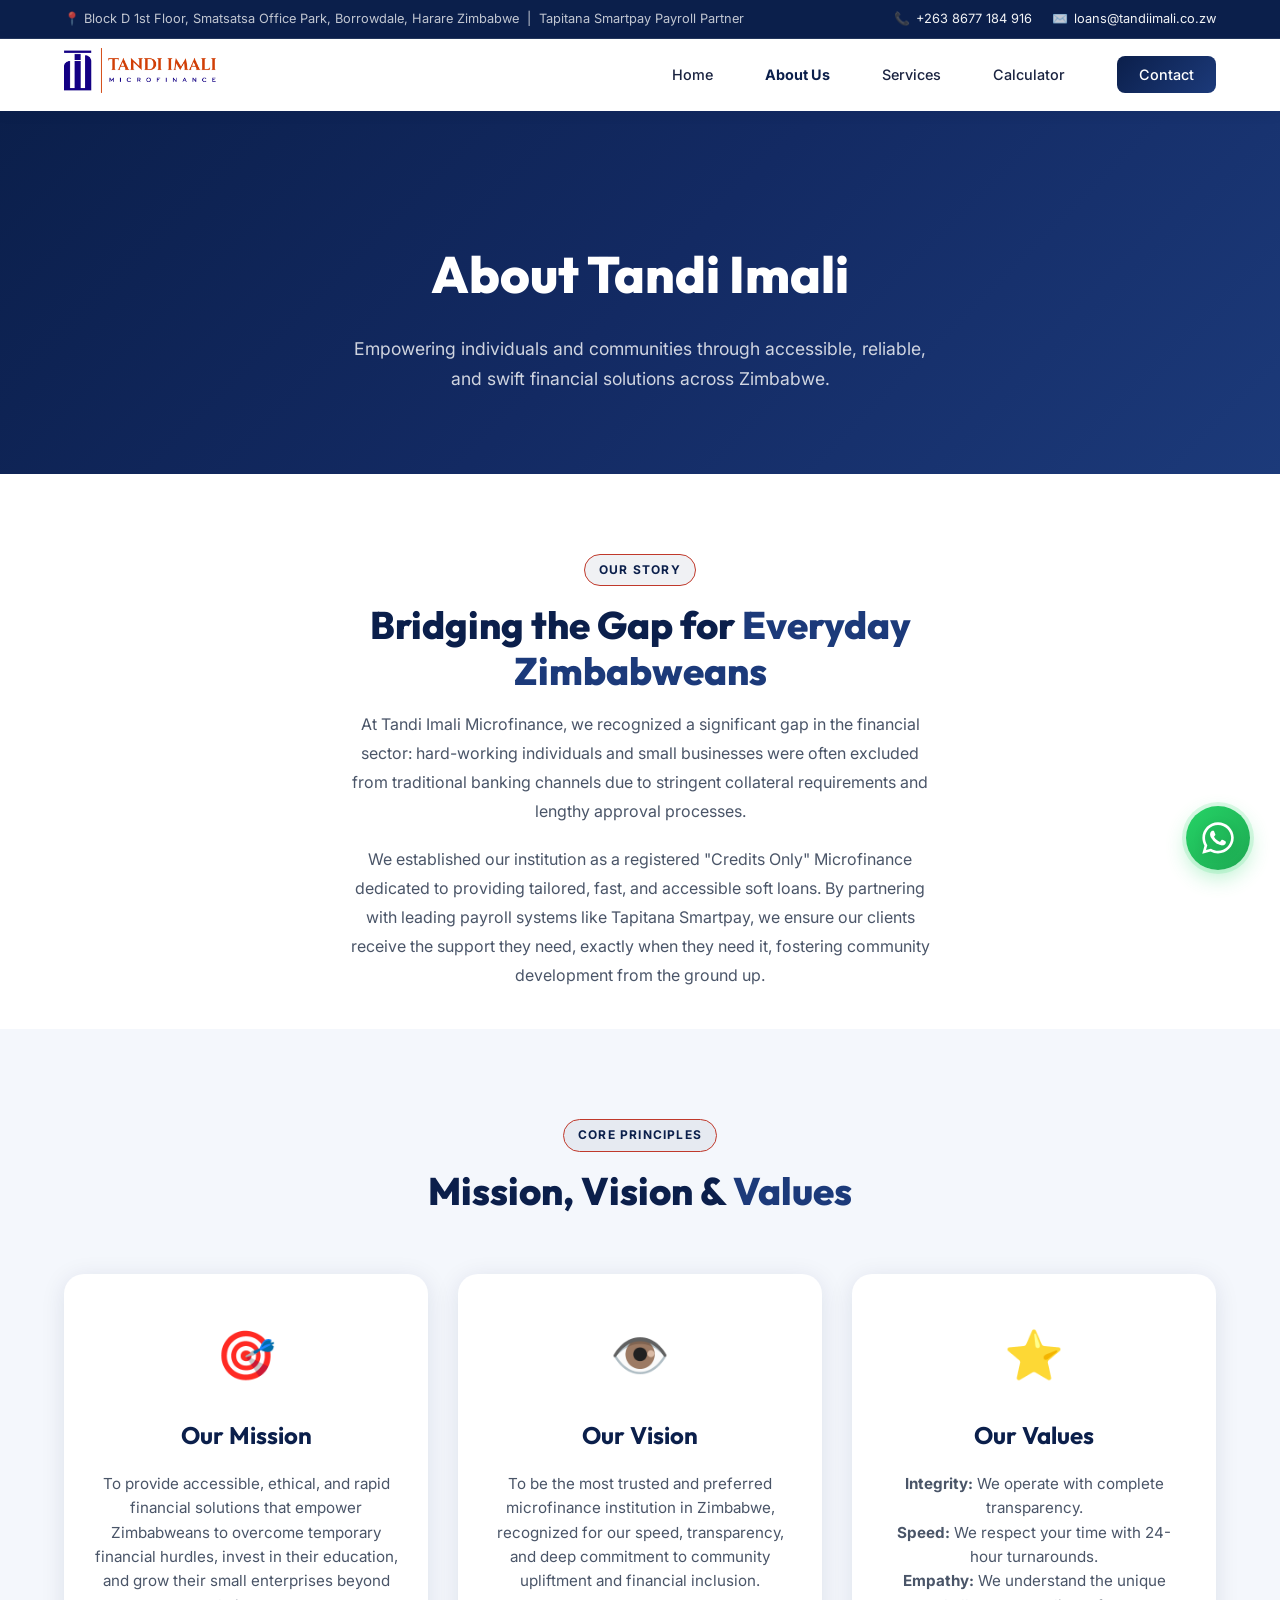
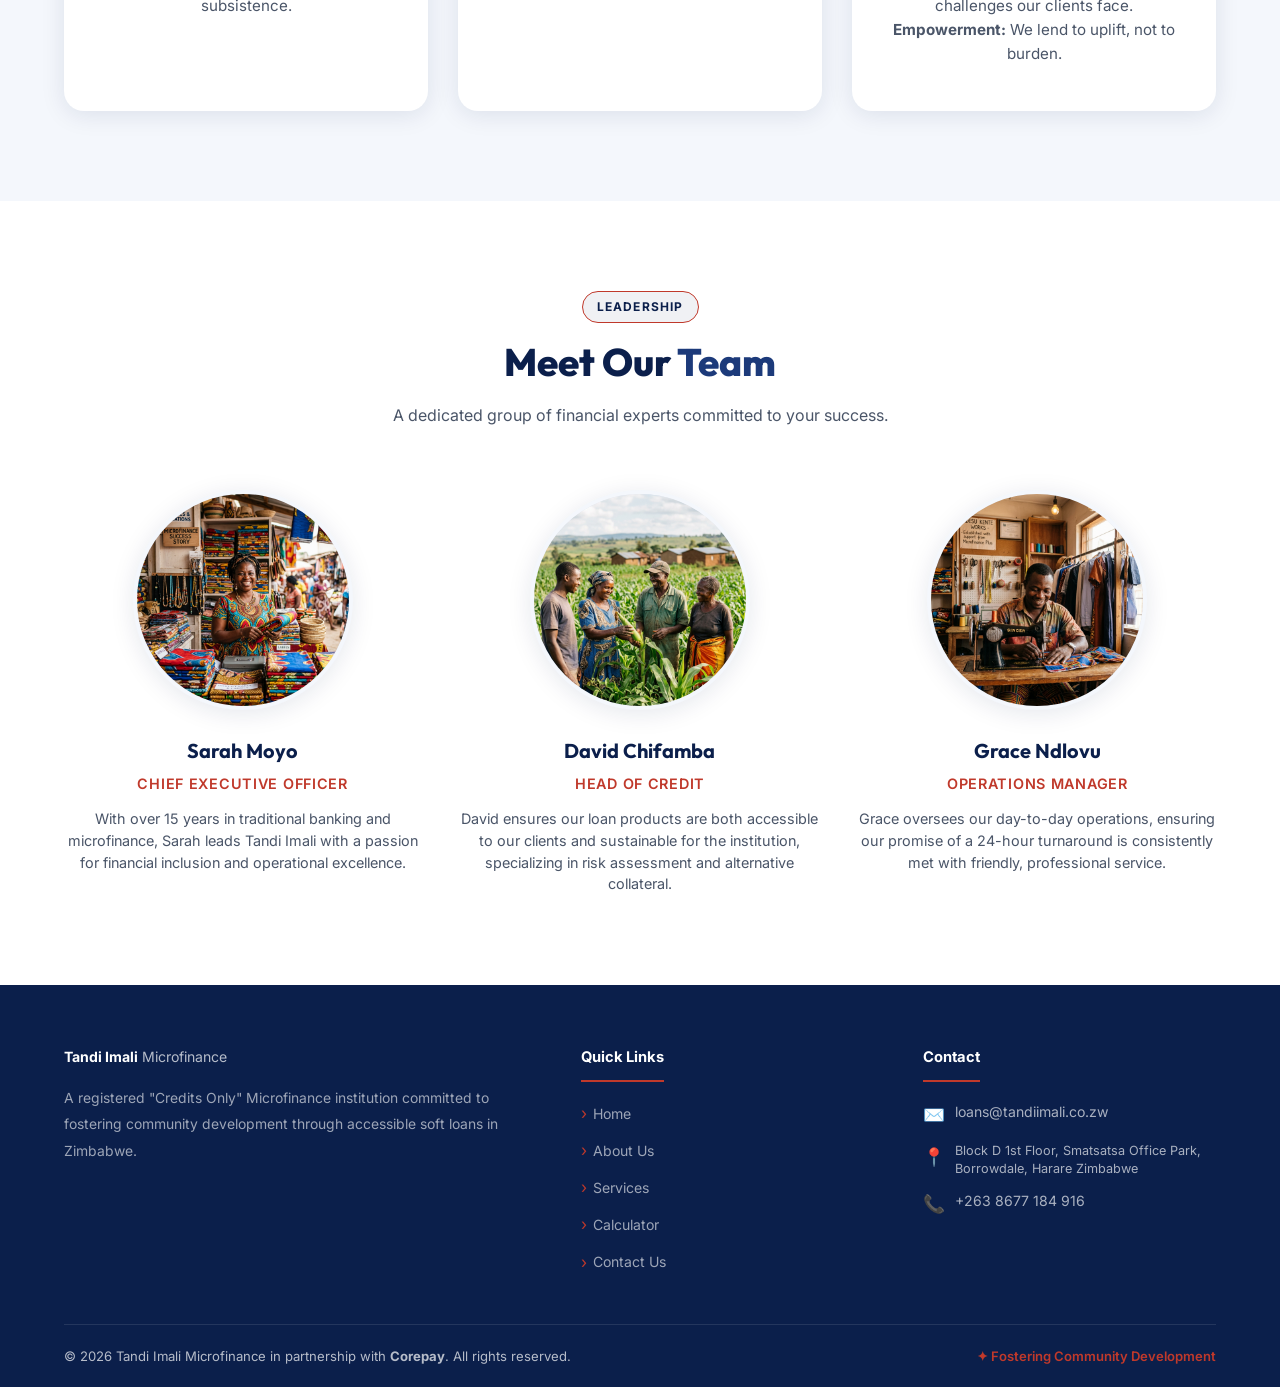
==== about.html @ ffa5354e "wip changes from the review" ====
<!DOCTYPE html>
<html lang="en">

<head>
  <meta http-equiv="Content-Type" content="text/html; charset=UTF-8">
  <meta name="viewport" content="width=device-width, initial-scale=1.0">

  <!-- ===== PRIMARY SEO ===== -->
  <title>About Us | Tandi Imali Microfinance | Fast Soft Loans in Zimbabwe</title>
  <meta name="description"
    content="Learn more about Tandi Imali Microfinance. Our mission, vision, values, and the team dedicated to providing fast soft loans in Zimbabwe.">
  <link rel="canonical" href="https://www.tandiimali.co.zw/about.html">

  <!-- ===== FONTS & STYLESHEET ===== -->
  <link rel="preconnect" href="https://fonts.googleapis.com/">
  <link rel="preconnect" href="https://fonts.gstatic.com/" crossorigin="">
  <link
    href="https://fonts.googleapis.com/css2?family=Inter:wght@300;400;500;600;700;800&family=Outfit:wght@300;400;600;700;800&display=swap"
    rel="stylesheet">
  <link rel="stylesheet" href="style.css">
  <style>
    /* Specific styles for About Page */
    .page-hero {
      background: linear-gradient(135deg, var(--navy) 0%, var(--navy-mid) 50%, var(--navy-light) 100%);
      padding: 120px 0 80px;
      text-align: center;
      color: var(--white);
      position: relative;
    }
    
    .page-hero h1 {
      font-family: 'Outfit', sans-serif;
      font-size: clamp(2.4rem, 4vw, 3.5rem);
      font-weight: 800;
      margin-bottom: 16px;
    }

    .page-hero p {
      color: rgba(255, 255, 255, 0.8);
      font-size: 1.1rem;
      max-width: 600px;
      margin: 0 auto;
    }

    /* MVV Section */
    .mvv-section {
      padding: 90px 0;
      background: var(--off-white);
    }

    .mvv-grid {
      display: grid;
      grid-template-columns: repeat(3, 1fr);
      gap: 30px;
    }

    .mvv-card {
      background: var(--white);
      padding: 40px 30px;
      border-radius: var(--radius-lg);
      box-shadow: var(--shadow);
      text-align: center;
      transition: transform var(--transition);
      border-bottom: 4px solid transparent;
    }

    .mvv-card:hover {
      transform: translateY(-8px);
      box-shadow: var(--shadow-lg);
    }

    .mvv-card:nth-child(1):hover { border-color: var(--navy); }
    .mvv-card:nth-child(2):hover { border-color: var(--gold); }
    .mvv-card:nth-child(3):hover { border-color: var(--navy-light); }

    .mvv-icon {
      font-size: 3rem;
      margin-bottom: 20px;
    }

    .mvv-card h3 {
      font-family: 'Outfit', sans-serif;
      font-size: 1.5rem;
      color: var(--navy);
      margin-bottom: 16px;
    }

    .mvv-card p {
      color: var(--text-mid);
      font-size: 0.95rem;
      line-height: 1.6;
    }

    /* Team Section */
    .team-section {
      padding: 90px 0;
      background: var(--white);
    }

    .team-grid {
      display: grid;
      grid-template-columns: repeat(auto-fit, minmax(280px, 1fr));
      gap: 40px;
      margin-top: 50px;
    }

    .team-card {
      text-align: center;
    }

    .team-img-wrap {
      width: 220px;
      height: 220px;
      margin: 0 auto 24px;
      border-radius: 50%;
      overflow: hidden;
      border: 4px solid var(--off-white);
      box-shadow: var(--shadow);
      background: var(--border);
    }

    .team-img-wrap img {
      width: 100%;
      height: 100%;
      object-fit: cover;
    }

    .team-card h4 {
      font-family: 'Outfit', sans-serif;
      font-size: 1.25rem;
      color: var(--navy);
      margin-bottom: 4px;
    }

    .team-card p.role {
      color: var(--gold);
      font-weight: 600;
      font-size: 0.9rem;
      margin-bottom: 12px;
      text-transform: uppercase;
      letter-spacing: 0.05em;
    }

    .team-card p.bio {
      color: var(--text-mid);
      font-size: 0.9rem;
      line-height: 1.5;
    }

    @media (max-width: 900px) {
      .mvv-grid {
        grid-template-columns: 1fr;
      }
    }
  </style>
</head>

<body>

  <!-- ===== TOP BAR ===== -->
  <div class="topbar">
    <div class="topbar-inner">
      <span>📍 Block D 1st Floor, Smatsatsa Office Park, Borrowdale, Harare Zimbabwe &nbsp;|&nbsp; Tapitana Smartpay Payroll Partner</span>
      <div class="topbar-contact">
        <span>📞 <a href="tel:+2638677184916">+263 8677 184 916</a></span>
        <span>✉️ <a href="mailto:loans@tandiimali.co.zw">loans@tandiimali.co.zw</a></span>
      </div>
    </div>
  </div>

  <!-- ===== NAVBAR ===== -->
  <nav class="navbar" id="navbar" role="navigation" aria-label="Main navigation">
    <div class="nav-inner">
      <a href="index.html" class="nav-logo">
        <div class="logo">
          <img src="logo.png" alt="Tandi Imali Microfinance Logo">
        </div>
      </a>
      <ul class="nav-links" id="navLinks">
        <li><a href="index.html#home">Home</a></li>
        <li><a href="about.html" style="color: var(--navy); font-weight: 700;">About Us</a></li>
        <li><a href="index.html#why-us">Services</a></li>
        <li><a href="index.html#calculator">Calculator</a></li>
        <li><a href="index.html#contact" class="nav-cta">Contact</a></li>
      </ul>
      <div class="nav-hamburger" id="hamburger" onclick="toggleMenu()">
        <span></span><span></span><span></span>
      </div>
    </div>
  </nav>

  <!-- ===== PAGE HERO ===== -->
  <header class="page-hero">
    <div class="container relative z-10">
      <h1>About <span>Tandi Imali</span></h1>
      <p>Empowering individuals and communities through accessible, reliable, and swift financial solutions across Zimbabwe.</p>
    </div>
  </header>

  <!-- ===== EXTANDED ABOUT ===== -->
  <section class="about" style="padding: 80px 0 40px;">
    <div class="container">
      <div class="about-grid" style="grid-template-columns: 1fr; text-align: center; max-width: 800px; margin: 0 auto;">
        <div class="reveal visible">
          <div class="section-tag">Our Story</div>
          <h2 class="section-title">Bridging the Gap for <span>Everyday Zimbabweans</span></h2>
          <p class="section-sub" style="margin: 0 auto 20px;">
            At Tandi Imali Microfinance, we recognized a significant gap in the financial sector: hard-working individuals and small businesses were often excluded from traditional banking channels due to stringent collateral requirements and lengthy approval processes.
          </p>
          <p class="section-sub" style="margin: 0 auto;">
            We established our institution as a registered "Credits Only" Microfinance dedicated to providing tailored, fast, and accessible soft loans. By partnering with leading payroll systems like Tapitana Smartpay, we ensure our clients receive the support they need, exactly when they need it, fostering community development from the ground up.
          </p>
        </div>
      </div>
    </div>
  </section>

  <!-- ===== MISSION, VISION, VALUES ===== -->
  <section class="mvv-section" id="mission-vision">
    <div class="container">
      <div class="section-header reveal visible">
        <div class="section-tag">Core Principles</div>
        <h2 class="section-title">Mission, Vision & <span>Values</span></h2>
      </div>
      
      <div class="mvv-grid">
        <div class="mvv-card reveal visible">
          <div class="mvv-icon">🎯</div>
          <h3>Our Mission</h3>
          <p>To provide accessible, ethical, and rapid financial solutions that empower Zimbabweans to overcome temporary financial hurdles, invest in their education, and grow their small enterprises beyond subsistence.</p>
        </div>
        
        <div class="mvv-card reveal visible">
          <div class="mvv-icon">👁️</div>
          <h3>Our Vision</h3>
          <p>To be the most trusted and preferred microfinance institution in Zimbabwe, recognized for our speed, transparency, and deep commitment to community upliftment and financial inclusion.</p>
        </div>
        
        <div class="mvv-card reveal visible">
          <div class="mvv-icon">⭐</div>
          <h3>Our Values</h3>
          <p><strong>Integrity:</strong> We operate with complete transparency.<br>
             <strong>Speed:</strong> We respect your time with 24-hour turnarounds.<br>
             <strong>Empathy:</strong> We understand the unique challenges our clients face.<br>
             <strong>Empowerment:</strong> We lend to uplift, not to burden.</p>
        </div>
      </div>
    </div>
  </section>

  <!-- ===== MEET THE TEAM ===== -->
  <section class="team-section" id="team">
    <div class="container">
      <div class="section-header reveal visible">
        <div class="section-tag">Leadership</div>
        <h2 class="section-title">Meet Our <span>Team</span></h2>
        <p class="section-sub">A dedicated group of financial experts committed to your success.</p>
      </div>

      <div class="team-grid">
        <div class="team-card reveal visible">
          <div class="team-img-wrap">
            <img src="carousel1.png" alt="CEO">
          </div>
          <h4>Sarah Moyo</h4>
          <p class="role">Chief Executive Officer</p>
          <p class="bio">With over 15 years in traditional banking and microfinance, Sarah leads Tandi Imali with a passion for financial inclusion and operational excellence.</p>
        </div>

        <div class="team-card reveal visible">
          <div class="team-img-wrap">
            <img src="carousel2.png" alt="Head of Credit">
          </div>
          <h4>David Chifamba</h4>
          <p class="role">Head of Credit</p>
          <p class="bio">David ensures our loan products are both accessible to our clients and sustainable for the institution, specializing in risk assessment and alternative collateral.</p>
        </div>

        <div class="team-card reveal visible">
          <div class="team-img-wrap">
            <img src="carousel3.png" alt="Operations Manager">
          </div>
          <h4>Grace Ndlovu</h4>
          <p class="role">Operations Manager</p>
          <p class="bio">Grace oversees our day-to-day operations, ensuring our promise of a 24-hour turnaround is consistently met with friendly, professional service.</p>
        </div>
      </div>
    </div>
  </section>

  <!-- FOOTER -->
  <footer>
    <div class="container">
      <div class="footer-grid">
        <div class="footer-brand">
          <div class="nav-logo" style="margin-bottom:4px;">
            <div class="logo-text">
              <strong style="color:var(--white);">Tandi Imali</strong>
              <span>Microfinance</span>
            </div>
          </div>
          <p style="margin-top:16px;">
            A registered "Credits Only" Microfinance institution committed to fostering community
            development through accessible soft loans in Zimbabwe.
          </p>
        </div>
        <div class="footer-col">
          <h4>Quick Links</h4>
          <ul class="footer-list">
            <li><a href="index.html#home">Home</a></li>
            <li><a href="about.html">About Us</a></li>
            <li><a href="index.html#why-us">Services</a></li>
            <li><a href="index.html#calculator">Calculator</a></li>
            <li><a href="index.html#contact">Contact Us</a></li>
          </ul>
        </div>
        <div class="footer-col">
          <h4>Contact</h4>
          <div class="footer-contact-item">
            <span>✉️</span>
            <div><a href="mailto:loans@tandiimali.co.zw">loans@tandiimali.co.zw</a></div>
          </div>
          <div class="footer-contact-item">
            <span>📍</span>
            <div><p style="margin: 0; font-size: 0.9em; line-height: 1.4;">Block D 1st Floor, Smatsatsa Office Park,<br>Borrowdale, Harare Zimbabwe</p></div>
          </div>
          <div class="footer-contact-item">
            <span>📞</span>
            <div><a href="tel:+2638677184916">+263 8677 184 916</a></div>
          </div>
        </div>
      </div>
      <div class="footer-bottom">
        <span>© 2026 Tandi Imali Microfinance in partnership with <a href="https://corepay.co.zw" style="text-decoration: none; color: var(--primary);"><strong>Corepay</strong></a>. All rights reserved.</span>
        <span class="footer-tagline">✦ Fostering Community Development</span>
      </div>
    </div>
  </footer>

  <!-- ===== WHATSAPP FLOATING BUTTON ===== -->
  <a href="https://wa.me/263772957563" class="whatsapp-float" target="_blank" aria-label="Chat on WhatsApp">
    <svg xmlns="http://www.w3.org/2000/svg" viewBox="0 0 448 512">
      <path d="M380.9 97.1C339 55.1 283.2 32 223.9 32c-122.4 0-222 99.6-222 222 0 39.1 10.2 77.3 29.6 111L0 480l117.7-30.9c32.4 17.7 68.9 27 106.1 27h.1c122.3 0 224.1-99.6 224.1-222 0-59.3-25.2-115-67.1-157zm-157 341.6c-33.2 0-65.7-8.9-94-25.7l-6.7-4-69.8 18.3L72 359.2l-4.4-7c-18.5-29.4-28.2-63.3-28.2-98.2 0-101.7 82.8-184.5 184.6-184.5 49.3 0 95.6 19.2 130.4 54.1 34.8 34.9 56.2 81.2 56.1 130.5 0 101.8-84.9 184.6-186.6 184.6zm101.2-138.2c-5.5-2.8-32.8-16.2-37.9-18-5.1-1.9-8.8-2.8-12.5 2.8-3.7 5.6-14.3 18-17.6 21.8-3.2 3.7-6.5 4.2-12 1.4-32.6-16.3-54-29.1-75.5-66-5.7-9.8 5.7-9.1 16.3-30.3 1.8-3.7 .9-6.9-.5-9.7-1.4-2.8-12.5-30.1-17.1-41.2-4.5-10.8-9.1-9.3-12.5-9.5-3.2-.2-6.9-.2-10.6-.2-3.7 0-9.7 1.4-14.8 6.9-5.1 5.6-19.4 19-19.4 46.3 0 27.3 19.9 53.7 22.6 57.4 2.8 3.7 39.1 59.7 94.8 83.8 35.2 15.2 49 16.5 66.6 13.9 10.7-1.6 32.8-13.4 37.4-26.4 4.6-13 4.6-24.1 3.2-26.4-1.3-2.5-5-3.9-10.5-6.6z" />
    </svg>
  </a>

  <script>
    // ===== NAVBAR SCROLL EFFECT =====
    const navbar = document.getElementById('navbar');
    window.addEventListener('scroll', () => {
      navbar.classList.toggle('scrolled', window.scrollY > 40);
    });

    // ===== MOBILE MENU =====
    function toggleMenu() {
      const navLinks = document.getElementById('navLinks');
      navLinks.classList.toggle('open');
    }

    // ===== SCROLL REVEAL =====
    const reveals = document.querySelectorAll('.reveal');
    const observer = new IntersectionObserver((entries) => {
      entries.forEach((entry, idx) => {
        if (entry.isIntersecting) {
          setTimeout(() => entry.target.classList.add('visible'), idx * 80);
        }
      });
    }, { threshold: 0.12 });
    reveals.forEach(el => observer.observe(el));
  </script>

</body>
</html>
---- style.css ----
/* ===== CSS RESET & ROOT ===== */
        *,
        *::before,
        *::after {
            box-sizing: border-box;
            margin: 0;
            padding: 0;
        }

        :root {
            --navy: #0b1f4b;
            --navy-mid: #132a63;
            --navy-light: #1c3a7a;
            --gold: #c0392b;
            --gold-light: #e05444;
            --white: #ffffff;
            --off-white: #f4f7fc;
            --text-dark: #1a2340;
            --text-mid: #4a5568;
            --text-light: #718096;
            --border: #dde3ef;
            --shadow: 0 4px 24px rgba(11, 31, 75, 0.10);
            --shadow-lg: 0 10px 40px rgba(11, 31, 75, 0.18);
            --radius: 12px;
            --radius-lg: 20px;
            --transition: 0.3s ease;
        }

        html {
            scroll-behavior: smooth;
        }

        body {
            font-family: 'Inter', sans-serif;
            color: var(--text-dark);
            background: var(--white);
            line-height: 1.7;
            overflow-x: hidden;
        }

        /* ===== SCROLLBAR ===== */
        ::-webkit-scrollbar {
            width: 6px;
        }

        ::-webkit-scrollbar-track {
            background: var(--off-white);
        }

        ::-webkit-scrollbar-thumb {
            background: var(--navy-mid);
            border-radius: 3px;
        }

        /* ===== TOP BAR ===== */
        .topbar {
            background: var(--navy);
            color: rgba(255, 255, 255, 0.75);
            font-size: 0.8rem;
            padding: 8px 0;
            border-bottom: 1px solid rgba(255, 255, 255, 0.1);
        }

        .topbar-inner {
            max-width: 1200px;
            margin: 0 auto;
            padding: 0 24px;
            display: flex;
            justify-content: space-between;
            align-items: center;
            gap: 12px;
            flex-wrap: wrap;
        }

        .topbar a {
            color: rgba(255, 255, 255, 0.95);
            text-decoration: none;
        }

        .topbar a:hover {
            text-decoration: underline;
        }

        .topbar-contact {
            display: flex;
            gap: 20px;
            flex-wrap: wrap;
        }

        .topbar-contact span {
            display: flex;
            align-items: center;
            gap: 6px;
        }

        /* ===== NAVBAR ===== */
        .navbar {
            position: sticky;
            top: 0;
            z-index: 1000;
            background: var(--white);
            box-shadow: 0 2px 12px rgba(11, 31, 75, 0.10);
            transition: all var(--transition);
        }

        .navbar.scrolled {
            box-shadow: var(--shadow-lg);
        }

        .nav-inner {
            max-width: 1200px;
            margin: 0 auto;
            padding: 0 24px;
            display: flex;
            align-items: center;
            justify-content: space-between;
            height: 72px;
        }

        .nav-logo {
            display: flex;
            align-items: center;
        }

        .nav-logo img {
            max-width: 25%;
            height: auto;
        }

        @media (max-width: 900px) {
            .nav-logo img {
                max-width: 55%;
            }
        }



        .nav-links {
            display: flex;
            align-items: center;
            gap: 52px;
            list-style: none;
        }

        .nav-links a {
            text-decoration: none;
            color: var(--text-dark);
            font-weight: 500;
            font-size: 0.9rem;
            position: relative;
            transition: color var(--transition);
            white-space: nowrap;
        }

        .nav-links a::after {
            content: '';
            position: absolute;
            bottom: -4px;
            left: 0;
            width: 0;
            height: 2px;
            background: var(--gold);
            transition: width var(--transition);
            border-radius: 2px;
        }

        .nav-links a:hover {
            color: var(--navy);
        }

        .nav-links a:hover::after {
            width: 100%;
        }

        .nav-cta {
            background: linear-gradient(135deg, var(--navy), var(--navy-light));
            color: var(--white) !important;
            padding: 10px 22px;
            border-radius: 8px;
            transition: transform var(--transition), box-shadow var(--transition) !important;
        }

        .nav-cta::after {
            display: none !important;
        }

        .nav-cta:hover {
            transform: translateY(-2px);
            box-shadow: 0 6px 20px rgba(11, 31, 75, 0.3) !important;
            color: var(--white) !important;
        }

        /* Mobile menu */
        .nav-hamburger {
            display: none;
            flex-direction: column;
            gap: 5px;
            cursor: pointer;
            padding: 4px;
        }

        .nav-hamburger span {
            display: block;
            width: 24px;
            height: 2px;
            background: var(--navy);
            border-radius: 2px;
            transition: all var(--transition);
        }

        /* ===== HERO ===== */
        .hero {
            min-height: 88vh;
            background: linear-gradient(135deg, var(--navy) 0%, var(--navy-mid) 50%, var(--navy-light) 100%);
            position: relative;
            display: flex;
            align-items: center;
            overflow: hidden;
        }

        .hero-bg-image {
            position: absolute;
            inset: 0;
            background-image: url('hero.png');
            background-size: cover;
            background-position: center top;
            opacity: 0.18;
        }

        .hero-overlay {
            position: absolute;
            inset: 0;
            /* background: linear-gradient(135deg, rgba(11, 31, 75, 0.97) 0%, rgba(19, 42, 99, 0.88) 60%, rgba(28, 58, 122, 0.75) 100%); */
        }

        /* Animated particles */
        .hero-particles {
            position: absolute;
            inset: 0;
            overflow: hidden;
            pointer-events: none;
        }

        .particle {
            position: absolute;
            background: rgba(255, 255, 255, 0.6);
            border-radius: 50%;
            opacity: 0.12;
            animation: float linear infinite;
        }

        @keyframes float {
            0% {
                transform: translateY(100vh) scale(0);
                opacity: 0;
            }

            10% {
                opacity: 0.12;
            }

            90% {
                opacity: 0.12;
            }

            100% {
                transform: translateY(-100px) scale(1);
                opacity: 0;
            }
        }

        .hero-inner {
            max-width: 1200px;
            margin: 0 auto;
            padding: 80px 24px;
            position: relative;
            z-index: 2;
            display: grid;
            grid-template-columns: 1fr 1fr;
            gap: 60px;
            align-items: center;
        }

        .hero-badge {
            display: inline-flex;
            align-items: center;
            gap: 8px;
            background: rgba(255, 255, 255, 0.1);
            border: 1px solid rgba(255, 255, 255, 0.3);
            color: rgba(255, 255, 255, 0.9);
            font-size: 0.78rem;
            font-weight: 600;
            letter-spacing: 0.08em;
            text-transform: uppercase;
            padding: 6px 14px;
            border-radius: 50px;
            margin-bottom: 24px;
            animation: fadeInUp 0.6s ease forwards;
        }

        .hero-badge::before {
            content: '✦';
            color: rgba(255, 255, 255, 0.7);
        }

        .hero h1 {
            font-family: 'Outfit', sans-serif;
            font-size: clamp(2.4rem, 4.5vw, 3.6rem);
            font-weight: 800;
            color: var(--white);
            line-height: 1.15;
            animation: fadeInUp 0.7s 0.1s ease both;
        }

        .hero h1 span {
            /* Subtle sky-blue shimmer – readable on dark navy bg */
            background: linear-gradient(90deg, #7eb8f7, #b8d9ff);
            -webkit-background-clip: text;
            -webkit-text-fill-color: transparent;
            background-clip: text;
        }

        .hero-desc {
            color: rgba(255, 255, 255, 0.78);
            font-size: 1.05rem;
            margin-top: 20px;
            max-width: 520px;
            animation: fadeInUp 0.7s 0.2s ease both;
        }

        .hero-btns {
            display: flex;
            gap: 14px;
            margin-top: 36px;
            flex-wrap: wrap;
            animation: fadeInUp 0.7s 0.3s ease both;
        }

        .btn-primary {
            background: linear-gradient(135deg, var(--navy-mid), var(--navy-light));
            color: var(--white);
            font-weight: 700;
            font-size: 0.95rem;
            padding: 14px 30px;
            border-radius: var(--radius);
            text-decoration: none;
            display: inline-flex;
            align-items: center;
            gap: 8px;
            transition: transform var(--transition), box-shadow var(--transition);
            border: none;
            cursor: pointer;
        }

        .btn-primary:hover {
            transform: translateY(-3px);
            box-shadow: 0 8px 24px rgba(11, 31, 75, 0.4);
        }

        .btn-outline {
            background: transparent;
            color: var(--white);
            font-weight: 600;
            font-size: 0.95rem;
            padding: 13px 28px;
            border-radius: var(--radius);
            text-decoration: none;
            border: 2px solid rgba(255, 255, 255, 0.35);
            display: inline-flex;
            align-items: center;
            gap: 8px;
            transition: all var(--transition);
        }

        .btn-outline:hover {
            background: rgba(255, 255, 255, 0.1);
            border-color: rgba(255, 255, 255, 0.7);
            transform: translateY(-2px);
        }

        /* Hero stats */
        .hero-stats {
            margin-top: 44px;
            display: flex;
            gap: 32px;
            animation: fadeInUp 0.7s 0.4s ease both;
        }

        .hero-stat {
            border-left: 2px solid var(--gold);
            padding-left: 16px;
        }

        .hero-stat strong {
            display: block;
            font-family: 'Outfit', sans-serif;
            font-size: 1.8rem;
            font-weight: 800;
            color: #ffffff;
            line-height: 1;
        }

        .hero-stat span {
            font-size: 0.78rem;
            color: rgba(255, 255, 255, 0.6);
            margin-top: 4px;
        }

        /* Hero image side */
        .hero-image-wrap {
            position: relative;
            display: flex;
            justify-content: center;
            animation: fadeInRight 0.8s 0.2s ease both;
        }

        .hero-image-card {
            width: 100%;
            max-width: 480px;
            border-radius: var(--radius-lg);
            overflow: hidden;
            box-shadow: 0 20px 60px rgba(0, 0, 0, 0.4), 0 0 0 1px rgba(11, 31, 75, 0.3);
            position: relative;
        }

        .hero-image-card img {
            width: 100%;
            height: 380px;
            object-fit: cover;
            display: block;
        }

        .hero-image-caption {
            position: absolute;
            bottom: 0;
            left: 0;
            right: 0;
            background: linear-gradient(transparent, rgba(11, 31, 75, 0.95));
            padding: 24px 20px 16px;
            color: var(--white);
            font-size: 0.85rem;
        }

        .hero-image-caption strong {
            display: block;
            font-weight: 600;
            font-size: 1rem;
        }

        /* Floating badge on image */
        .hero-float-badge {
            position: absolute;
            top: 16px;
            right: 16px;
            z-index: 10;
            background: linear-gradient(135deg, var(--navy-mid), var(--navy-light));
            color: var(--white);
            width: 90px;
            height: 90px;
            border-radius: 50%;
            display: flex;
            flex-direction: column;
            align-items: center;
            justify-content: center;
            font-weight: 800;
            box-shadow: 0 8px 24px rgba(11, 31, 75, 0.5);
            text-align: center;
            font-size: 0.72rem;
            line-height: 1.2;
            animation: pulse 3s ease-in-out infinite;
            border: 2px solid var(--gold);
        }

        @keyframes pulse {

            0%,
            100% {
                transform: scale(1);
            }

            50% {
                transform: scale(1.06);
            }
        }

        /* Scroll indicator */
        .scroll-indicator {
            position: absolute;
            bottom: 28px;
            left: 50%;
            transform: translateX(-50%);
            z-index: 2;
            display: flex;
            flex-direction: column;
            align-items: center;
            gap: 6px;
            color: rgba(255, 255, 255, 0.5);
            font-size: 0.7rem;
            letter-spacing: 0.06em;
            text-transform: uppercase;
            animation: bounce 2s infinite;
        }

        .scroll-indicator div {
            width: 1px;
            height: 32px;
            background: linear-gradient(to bottom, rgba(192, 57, 43, 0.7), transparent);
        }

        @keyframes bounce {

            0%,
            100% {
                transform: translateX(-50%) translateY(0);
            }

            50% {
                transform: translateX(-50%) translateY(6px);
            }
        }

        /* ===== SECTION BASE ===== */
        section {
            padding: 90px 0;
        }

        .container {
            max-width: 1200px;
            margin: 0 auto;
            padding: 0 24px;
        }

        .section-tag {
            display: inline-flex;
            align-items: center;
            gap: 8px;
            background: rgba(11, 31, 75, 0.06);
            color: var(--navy);
            font-size: 0.75rem;
            font-weight: 700;
            letter-spacing: 0.1em;
            text-transform: uppercase;
            padding: 5px 14px;
            border-radius: 50px;
            border: 1px solid var(--gold);
            /* thin red accent line */
            margin-bottom: 16px;
        }

        .section-title {
            font-family: 'Outfit', sans-serif;
            font-size: clamp(1.8rem, 3vw, 2.6rem);
            font-weight: 800;
            color: var(--navy);
            line-height: 1.2;
            margin-bottom: 16px;
        }

        .section-title span {
            /* A slightly lighter navy tint for subtle emphasis; could also use red UL */
            color: var(--navy-light);
            -webkit-text-fill-color: var(--navy-light);
            background: none;
        }

        .section-sub {
            font-size: 1rem;
            color: var(--text-mid);
            max-width: 580px;
            line-height: 1.8;
        }

        .section-header {
            text-align: center;
            margin-bottom: 60px;
        }

        .section-header .section-sub {
            margin: 0 auto;
        }

        /* ===== STATS STRIP ===== */
        .stats-strip {
            background: linear-gradient(135deg, var(--navy), var(--navy-mid));
            padding: 50px 0;
        }

        .stats-grid {
            display: grid;
            grid-template-columns: repeat(4, 1fr);
            gap: 24px;
        }

        .stat-card {
            text-align: center;
            padding: 20px;
            border-right: 1px solid rgba(255, 255, 255, 0.1);
        }

        .stat-card:last-child {
            border-right: none;
        }

        .stat-num {
            font-family: 'Outfit', sans-serif;
            font-size: 2.6rem;
            font-weight: 800;
            color: #ffffff;
            line-height: 1;
        }

        .stat-lbl {
            color: rgba(255, 255, 255, 0.65);
            font-size: 0.85rem;
            margin-top: 8px;
        }

        /* ===== ABOUT ===== */
        .about {
            background: var(--white);
        }

        .about-grid {
            display: grid;
            grid-template-columns: 1fr 1fr;
            gap: 70px;
            align-items: center;
        }

        .about-img-wrap {
            position: relative;
        }

        .about-img-main {
            width: 100%;
            border-radius: var(--radius-lg);
            box-shadow: var(--shadow-lg);
            object-fit: cover;
            height: 440px;
        }

        .about-img-accent {
            position: absolute;
            bottom: -24px;
            right: -24px;
            width: 200px;
            height: 160px;
            border-radius: var(--radius);
            overflow: hidden;
            box-shadow: var(--shadow-lg);
            border: 4px solid var(--white);
        }

        .about-img-accent img {
            width: 100%;
            height: 100%;
            object-fit: cover;
        }

        .about-experience-badge {
            position: absolute;
            top: 24px;
            left: -24px;
            background: linear-gradient(135deg, var(--navy), var(--navy-light));
            color: var(--white);
            padding: 16px 20px;
            border-radius: var(--radius);
            box-shadow: var(--shadow-lg);
            text-align: center;
        }

        .about-experience-badge strong {
            display: block;
            font-family: 'Outfit', sans-serif;
            font-size: 2rem;
            font-weight: 800;
            line-height: 1;
        }

        .about-experience-badge span {
            font-size: 0.72rem;
            font-weight: 600;
            text-transform: uppercase;
            letter-spacing: 0.05em;
        }

        .about-highlights {
            margin-top: 32px;
            display: flex;
            flex-direction: column;
            gap: 16px;
        }

        .highlight-item {
            display: flex;
            align-items: flex-start;
            gap: 14px;
            padding: 16px 20px;
            border-radius: var(--radius);
            border: 1px solid var(--border);
            transition: all var(--transition);
        }

        .highlight-item:hover {
            border-color: var(--gold);
            box-shadow: var(--shadow);
            transform: translateX(4px);
        }

        .highlight-icon {
            width: 44px;
            height: 44px;
            flex-shrink: 0;
            background: rgba(11, 31, 75, 0.07);
            border-radius: 10px;
            display: flex;
            align-items: center;
            justify-content: center;
            font-size: 1.25rem;
        }

        .highlight-item h4 {
            font-size: 0.95rem;
            font-weight: 600;
            color: var(--navy);
            margin-bottom: 2px;
        }

        .highlight-item p {
            font-size: 0.85rem;
            color: var(--text-mid);
        }

        /* ===== WHY US ===== */
        .why-us {
            background: var(--off-white);
        }

        .features-grid {
            display: grid;
            grid-template-columns: repeat(3, 1fr);
            gap: 28px;
        }

        .feature-card {
            background: var(--white);
            border-radius: var(--radius-lg);
            padding: 36px 28px;
            box-shadow: var(--shadow);
            border: 1px solid var(--border);
            text-align: center;
            transition: all var(--transition);
            position: relative;
            overflow: hidden;
        }

        .feature-card::before {
            content: '';
            position: absolute;
            top: 0;
            left: 0;
            right: 0;
            height: 4px;
            background: linear-gradient(90deg, var(--navy), var(--gold));
            transform: scaleX(0);
            transition: transform var(--transition);
            transform-origin: left;
        }

        .feature-card:hover {
            transform: translateY(-8px);
            box-shadow: var(--shadow-lg);
            border-color: transparent;
        }

        .feature-card:hover::before {
            transform: scaleX(1);
        }

        .feature-card-icon {
            width: 72px;
            height: 72px;
            margin: 0 auto 20px;
            background: linear-gradient(135deg, var(--navy), var(--navy-light));
            border-radius: 18px;
            display: flex;
            align-items: center;
            justify-content: center;
            font-size: 2rem;
        }

        .feature-card h3 {
            font-family: 'Outfit', sans-serif;
            font-size: 1.15rem;
            font-weight: 700;
            color: var(--navy);
            margin-bottom: 10px;
        }

        .feature-card p {
            font-size: 0.88rem;
            color: var(--text-mid);
            line-height: 1.8;
        }


        /* ===== LOAN CALCULATOR ===== */
        .loan-calculator {
            background: var(--navy);
            color: var(--white);
            position: relative;
            overflow: hidden;
        }

        .calc-bg-pattern {
            position: absolute;
            inset: 0;
            background-image: radial-gradient(rgba(192, 57, 43, 0.1) 2px, transparent 2px);
            background-size: 30px 30px;
            opacity: 0.5;
        }

        .calc-container {
            position: relative;
            z-index: 2;
            max-width: 800px;
            margin: 0 auto;
            background: var(--white);
            border-radius: var(--radius-lg);
            padding: 40px;
            box-shadow: 0 20px 40px rgba(0, 0, 0, 0.2);
            color: var(--text-dark);
        }

        .calc-container h2 {
            font-family: 'Outfit', sans-serif;
            font-size: 2.2rem;
            text-align: center;
            margin-bottom: 30px;
            color: var(--navy);
        }

        .calc-container h2 span {
            color: var(--gold);
        }

        .calc-tabs {
            display: flex;
            gap: 12px;
            margin-bottom: 30px;
            justify-content: center;
        }

        .calc-tab {
            padding: 12px 24px;
            background: var(--off-white);
            border: 1px solid var(--border);
            border-radius: var(--radius);
            font-weight: 600;
            cursor: pointer;
            color: var(--text-mid);
            transition: all var(--transition);
            font-family: inherit;
            font-size: 0.95rem;
        }

        .calc-tab.active {
            background: var(--navy);
            color: var(--white);
            border-color: var(--navy);
        }

        .calc-tab-content {
            display: none;
            animation: fadeIn 0.4s ease;
        }

        .calc-tab-content.active {
            display: block;
        }

        .calc-grid {
            display: grid;
            grid-template-columns: 1fr 1fr;
            gap: 24px;
        }

        .calc-input-group {
            display: flex;
            flex-direction: column;
            gap: 8px;
        }

        .calc-input-group label {
            font-size: 0.9rem;
            font-weight: 600;
            color: var(--text-mid);
        }

        .calc-input-group input {
            padding: 14px 18px;
            border: 1px solid var(--border);
            border-radius: var(--radius);
            font-size: 1rem;
            font-family: 'Inter', sans-serif;
            transition: all var(--transition);
            background: var(--off-white);
        }

        .calc-input-group input:focus {
            outline: none;
            border-color: var(--navy);
            background: var(--white);
            box-shadow: 0 0 0 4px rgba(11, 31, 75, 0.1);
        }

        .calc-full {
            grid-column: 1 / -1;
        }

        .calc-btn {
            background: linear-gradient(135deg, var(--navy), var(--navy-light));
            color: var(--white);
            border: none;
            padding: 16px;
            font-size: 1.1rem;
            font-weight: 700;
            border-radius: var(--radius);
            cursor: pointer;
            transition: all var(--transition);
            width: 100%;
            margin-top: 10px;
        }

        .calc-btn:hover {
            transform: translateY(-2px);
            box-shadow: 0 8px 24px rgba(11, 31, 75, 0.4);
        }

        .calc-results {
            margin-top: 30px;
            padding-top: 30px;
            border-top: 1px dashed var(--border);
            display: none;
        }

        .calc-results.active {
            display: block;
            animation: fadeIn 0.5s ease;
        }

        .result-grid {
            display: grid;
            grid-template-columns: repeat(3, 1fr);
            gap: 20px;
            text-align: center;
        }

        .result-item {
            background: var(--off-white);
            padding: 20px;
            border-radius: var(--radius);
            border: 1px solid var(--border);
        }

        .result-item h4 {
            font-size: 0.85rem;
            color: var(--text-mid);
            margin-bottom: 8px;
        }

        .result-item.highlight {
            background: linear-gradient(135deg, var(--navy), var(--navy-mid));
            color: var(--white);
            border-color: var(--navy);
        }

        .result-item.highlight h4 {
            color: rgba(255, 255, 255, 0.8);
        }

        .result-value {
            font-family: 'Outfit', sans-serif;
            font-size: 1.6rem;
            font-weight: 800;
            color: var(--navy);
        }

        .result-item.highlight .result-value {
            color: #ffffff;
        }

        @media (max-width: 768px) {
            .calc-grid {
                grid-template-columns: 1fr;
            }

            .result-grid {
                grid-template-columns: 1fr;
            }

            .calc-container {
                padding: 24px;
            }
        }

        /* ===== HOW IT WORKS ===== */
        .how-it-works {
            background: var(--white);
        }

        .steps-wrap {
            position: relative;
        }

        .steps-line {
            position: absolute;
            top: 36px;
            left: calc(16.66% + 36px);
            right: calc(16.66% + 36px);
            height: 2px;
            background: linear-gradient(90deg, var(--navy), var(--gold), var(--navy));
            z-index: 0;
        }

        .steps-grid {
            display: grid;
            grid-template-columns: repeat(3, 1fr);
            gap: 28px;
            position: relative;
            z-index: 1;
        }

        .step-card {
            text-align: center;
            padding: 0 20px;
        }

        .step-num {
            width: 72px;
            height: 72px;
            margin: 0 auto 24px;
            background: linear-gradient(135deg, var(--navy), var(--navy-light));
            color: var(--gold-light);
            font-family: 'Outfit', sans-serif;
            font-size: 1.8rem;
            font-weight: 800;
            border-radius: 50%;
            display: flex;
            align-items: center;
            justify-content: center;
            box-shadow: 0 8px 24px rgba(11, 31, 75, 0.25);
            border: 4px solid var(--white);
        }

        .step-card h3 {
            font-family: 'Outfit', sans-serif;
            font-size: 1.1rem;
            font-weight: 700;
            color: var(--navy);
            margin-bottom: 10px;
        }

        .step-card p {
            font-size: 0.88rem;
            color: var(--text-mid);
            line-height: 1.8;
        }

        /* ===== CTA STRIP ===== */
        .cta-strip {
            background: linear-gradient(135deg, var(--navy) 0%, var(--navy-mid) 50%, var(--navy-light) 100%);
            padding: 80px 0;
            position: relative;
            overflow: hidden;
        }

        .cta-strip::before {
            content: '';
            position: absolute;
            width: 500px;
            height: 500px;
            border-radius: 50%;
            background: rgba(192, 57, 43, 0.07);
            top: -200px;
            right: -100px;
        }

        .cta-inner {
            max-width: 800px;
            margin: 0 auto;
            text-align: center;
            position: relative;
            z-index: 2;
            padding: 0 24px;
        }

        .cta-inner h2 {
            font-family: 'Outfit', sans-serif;
            font-size: clamp(1.8rem, 3vw, 2.6rem);
            font-weight: 800;
            color: var(--white);
            line-height: 1.2;
            margin-bottom: 16px;
        }

        .cta-inner p {
            color: rgba(255, 255, 255, 0.75);
            font-size: 1rem;
            margin-bottom: 36px;
        }

        /* ===== CONTACT ===== */
        .contact {
            background: var(--off-white);
        }

        .contact-grid {
            display: grid;
            grid-template-columns: 1fr 1fr;
            gap: 60px;
            align-items: start;
        }

        .contact-info-cards {
            display: flex;
            flex-direction: column;
            gap: 16px;
        }

        .contact-card {
            background: var(--white);
            border-radius: var(--radius);
            padding: 22px 24px;
            display: flex;
            align-items: flex-start;
            gap: 16px;
            box-shadow: var(--shadow);
            border: 1px solid var(--border);
            transition: all var(--transition);
        }

        .contact-card:hover {
            border-color: var(--gold);
            transform: translateX(4px);
        }

        .contact-card-icon {
            width: 48px;
            height: 48px;
            flex-shrink: 0;
            background: linear-gradient(135deg, var(--navy), var(--navy-light));
            border-radius: 12px;
            display: flex;
            align-items: center;
            justify-content: center;
            font-size: 1.3rem;
        }

        .contact-card-body h4 {
            font-weight: 600;
            color: var(--navy);
            font-size: 0.9rem;
            margin-bottom: 4px;
        }

        .contact-card-body p,
        .contact-card-body a {
            font-size: 0.88rem;
            color: var(--text-mid);
            text-decoration: none;
            display: block;
            line-height: 1.8;
        }

        .contact-card-body a {
            color: var(--navy-mid);
            font-weight: 500;
        }

        .contact-card-body a:hover {
            color: var(--gold);
        }

        /* Contact form */
        .contact-form-wrap {
            background: var(--white);
            border-radius: var(--radius-lg);
            padding: 36px;
            box-shadow: var(--shadow);
            border: 1px solid var(--border);
        }

        .contact-form-wrap h3 {
            font-family: 'Outfit', sans-serif;
            font-size: 1.3rem;
            font-weight: 700;
            color: var(--navy);
            margin-bottom: 24px;
        }

        .form-row {
            display: grid;
            grid-template-columns: 1fr 1fr;
            gap: 14px;
        }

        .form-group {
            display: flex;
            flex-direction: column;
            gap: 6px;
            margin-bottom: 16px;
        }

        .form-group label {
            font-size: 0.82rem;
            font-weight: 600;
            color: var(--navy);
        }

        .form-group input,
        .form-group textarea,
        .form-group select {
            width: 100%;
            padding: 12px 16px;
            border: 1.5px solid var(--border);
            border-radius: 8px;
            font-size: 0.9rem;
            font-family: inherit;
            color: var(--text-dark);
            background: var(--off-white);
            transition: border-color var(--transition), box-shadow var(--transition);
            outline: none;
            resize: vertical;
        }

        .form-group input:focus,
        .form-group textarea:focus,
        .form-group select:focus {
            border-color: var(--navy);
            box-shadow: 0 0 0 3px rgba(11, 31, 75, 0.1);
            background: var(--white);
        }

        .form-group textarea {
            min-height: 110px;
        }

        .form-submit {
            width: 100%;
            padding: 14px;
            background: linear-gradient(135deg, var(--navy), var(--navy-light));
            color: var(--white);
            border: none;
            border-radius: 8px;
            font-size: 1rem;
            font-weight: 600;
            font-family: inherit;
            cursor: pointer;
            transition: transform var(--transition), box-shadow var(--transition);
            display: flex;
            align-items: center;
            justify-content: center;
            gap: 8px;
        }

        .form-submit:hover {
            transform: translateY(-2px);
            box-shadow: 0 8px 24px rgba(11, 31, 75, 0.3);
        }

        .form-note {
            font-size: 0.78rem;
            color: var(--text-light);
            text-align: center;
            margin-top: 12px;
        }

        /* ===== FOOTER ===== */
        footer {
            background: var(--navy);
            color: rgba(255, 255, 255, 0.7);
            font-size: 0.88rem;
            padding: 60px 0 0;
        }

        .footer-grid {
            display: grid;
            grid-template-columns: 1.6fr 1fr 1fr;
            gap: 48px;
            padding-bottom: 48px;
        }

        .footer-brand .logo-text strong {
            color: var(--white);
        }

        .footer-brand p {
            color: rgba(255, 255, 255, 0.6);
            line-height: 1.9;
            margin-top: 16px;
            font-size: 0.87rem;
        }

        .footer-col h4 {
            font-weight: 700;
            color: var(--white);
            font-size: 0.92rem;
            margin-bottom: 18px;
            padding-bottom: 10px;
            border-bottom: 2px solid var(--gold);
            display: inline-block;
        }

        .footer-list {
            list-style: none;
            display: flex;
            flex-direction: column;
            gap: 10px;
        }

        .footer-list a {
            color: rgba(255, 255, 255, 0.6);
            text-decoration: none;
            transition: color var(--transition);
            display: flex;
            align-items: center;
            gap: 6px;
        }

        .footer-list a:hover {
            color: var(--gold-light);
        }

        .footer-list a::before {
            content: '›';
            color: var(--gold);
            font-size: 1rem;
        }

        .footer-contact-item {
            display: flex;
            align-items: flex-start;
            gap: 10px;
            color: rgba(255, 255, 255, 0.65);
            margin-bottom: 12px;
        }

        .footer-contact-item span:first-child {
            flex-shrink: 0;
            color: var(--gold);
            font-size: 1.1rem;
        }

        .footer-contact-item a {
            color: rgba(255, 255, 255, 0.65);
            text-decoration: none;
        }

        .footer-contact-item a:hover {
            color: var(--gold-light);
        }

        .footer-bottom {
            border-top: 1px solid rgba(255, 255, 255, 0.1);
            padding: 20px 0;
            display: flex;
            justify-content: space-between;
            align-items: center;
            flex-wrap: wrap;
            gap: 12px;
        }

        .footer-bottom span {
            font-size: 0.82rem;
        }

        .footer-tagline {
            color: var(--gold);
            font-weight: 600;
            font-size: 0.82rem;
        }

        /* ===== ANIMATIONS ===== */
        @keyframes fadeInUp {
            from {
                opacity: 0;
                transform: translateY(30px);
            }

            to {
                opacity: 1;
                transform: translateY(0);
            }
        }

        @keyframes fadeInRight {
            from {
                opacity: 0;
                transform: translateX(40px);
            }

            to {
                opacity: 1;
                transform: translateX(0);
            }
        }

        .reveal {
            opacity: 0;
            transform: translateY(30px);
            transition: opacity 0.7s ease, transform 0.7s ease;
        }

        .reveal.visible {
            opacity: 1;
            transform: translateY(0);
        }

        /* ===== FAQ SECTION ===== */
        .faq {
            background: var(--white);
        }

        .faq-container {
            max-width: 800px;
            margin: 0 auto;
        }

        .faq-item {
            background: var(--white);
            border: 1px solid var(--border);
            border-radius: var(--radius);
            margin-bottom: 16px;
            overflow: hidden;
            transition: all var(--transition);
        }

        .faq-item.active {
            border-color: var(--navy);
            box-shadow: var(--shadow);
        }

        .faq-question {
            padding: 20px 24px;
            display: flex;
            justify-content: space-between;
            align-items: center;
            cursor: pointer;
            font-weight: 600;
            color: var(--navy);
            font-size: 1.05rem;
            user-select: none;
        }

        .faq-question span.icon {
            font-size: 1.2rem;
            transition: transform 0.3s ease;
            color: var(--gold);
        }

        .faq-item.active .faq-question span.icon {
            transform: rotate(45deg);
        }

        .faq-answer {
            padding: 0 24px;
            max-height: 0;
            overflow: hidden;
            transition: max-height 0.4s ease, padding 0.4s ease;
            color: var(--text-mid);
            font-size: 0.95rem;
        }

        .faq-item.active .faq-answer {
            padding: 0 24px 20px 24px;
            max-height: 500px;
        }

        /* ===== WHATSAPP FLOATING BUTTON ===== */
        @keyframes floatBounce {
            0%, 20%, 50%, 80%, 100% {
                transform: translateY(0);
            }
            40% {
                transform: translateY(-12px);
            }
            60% {
                transform: translateY(-6px);
            }
        }

        .whatsapp-float {
            position: fixed;
            bottom: 30px;
            right: 30px;
            background: linear-gradient(135deg, #25d366, #1da851);
            color: #FFF;
            border-radius: 50%;
            text-align: center;
            font-size: 28px;
            box-shadow: 0 8px 20px rgba(37, 211, 102, 0.3), 0 0 0 4px rgba(37, 211, 102, 0.15);
            z-index: 1000;
            display: flex;
            align-items: center;
            justify-content: center;
            width: 64px;
            height: 64px;
            text-decoration: none;
            transition: transform 0.3s cubic-bezier(0.175, 0.885, 0.32, 1.275), box-shadow 0.3s ease;
            animation: floatBounce 4s infinite cubic-bezier(0.28, 0.84, 0.42, 1);
        }

        .whatsapp-float:hover {
            animation-play-state: paused;
            transform: translateY(-6px) scale(1.08);
            box-shadow: 0 12px 28px rgba(37, 211, 102, 0.4), 0 0 0 6px rgba(37, 211, 102, 0.2);
            color: #FFF;
        }

        .whatsapp-float svg {
            width: 36px;
            height: 36px;
            fill: currentColor;
            filter: drop-shadow(0 2px 4px rgba(0,0,0,0.1));
        }

        @media (max-width: 768px) {
            .whatsapp-float {
                width: 54px;
                height: 54px;
                bottom: 24px;
                right: 24px;
            }
            .whatsapp-float svg {
                width: 28px;
                height: 28px;
            }
        }

        /* ===== RESPONSIVE ===== */
        @media (max-width: 900px) {

            .hero-inner,
            .about-grid,
            .contact-grid {
                grid-template-columns: 1fr;
            }

            .hero-image-wrap {
                display: none;
            }

            .about-img-wrap {
                max-width: 480px;
                margin: 0 auto;
            }

            .about-experience-badge {
                left: -10px;
            }

            .features-grid,
            .steps-grid {
                grid-template-columns: 1fr 1fr;
            }

            .stats-grid {
                grid-template-columns: 1fr 1fr;
            }

            .footer-grid {
                grid-template-columns: 1fr 1fr;
            }

            .steps-line {
                display: none;
            }
        }

        @media (max-width: 600px) {
            .topbar-inner {
                flex-direction: column;
                font-size: 0.72rem;
                gap: 6px;
            }

            .nav-links {
                display: none;
            }

            .nav-links.open {
                display: flex;
                flex-direction: column;
                align-items: flex-start;
                gap: 16px;
                position: absolute;
                top: 72px;
                left: 0;
                right: 0;
                background: var(--white);
                padding: 20px 24px;
                box-shadow: var(--shadow-lg);
                z-index: 999;
            }

            .nav-hamburger {
                display: flex;
            }

            .features-grid,
            .steps-grid,
            .stats-grid {
                grid-template-columns: 1fr;
            }

            .form-row {
                grid-template-columns: 1fr;
            }

            .footer-grid {
                grid-template-columns: 1fr;
            }

            .footer-bottom {
                flex-direction: column;
                text-align: center;
            }

            .contact-grid {
                grid-template-columns: 1fr;
            }
        }

        /* ===== HERO CAROUSEL ===== */
        .hero-carousel {
            position: relative;
            width: 100%;
            max-width: 480px;
            height: 380px;
            border-radius: var(--radius-lg);
            overflow: hidden;
            box-shadow: 0 20px 60px rgba(0, 0, 0, 0.4), 0 0 0 1px rgba(11, 31, 75, 0.3);
        }

        .carousel-slide {
            position: absolute;
            inset: 0;
            opacity: 0;
            transition: opacity 1s ease-in-out;
            z-index: 1;
        }

        .carousel-slide.active {
            opacity: 1;
            z-index: 2;
        }

        .carousel-slide img {
            width: 100%;
            height: 100%;
            object-fit: cover;
            display: block;
        }
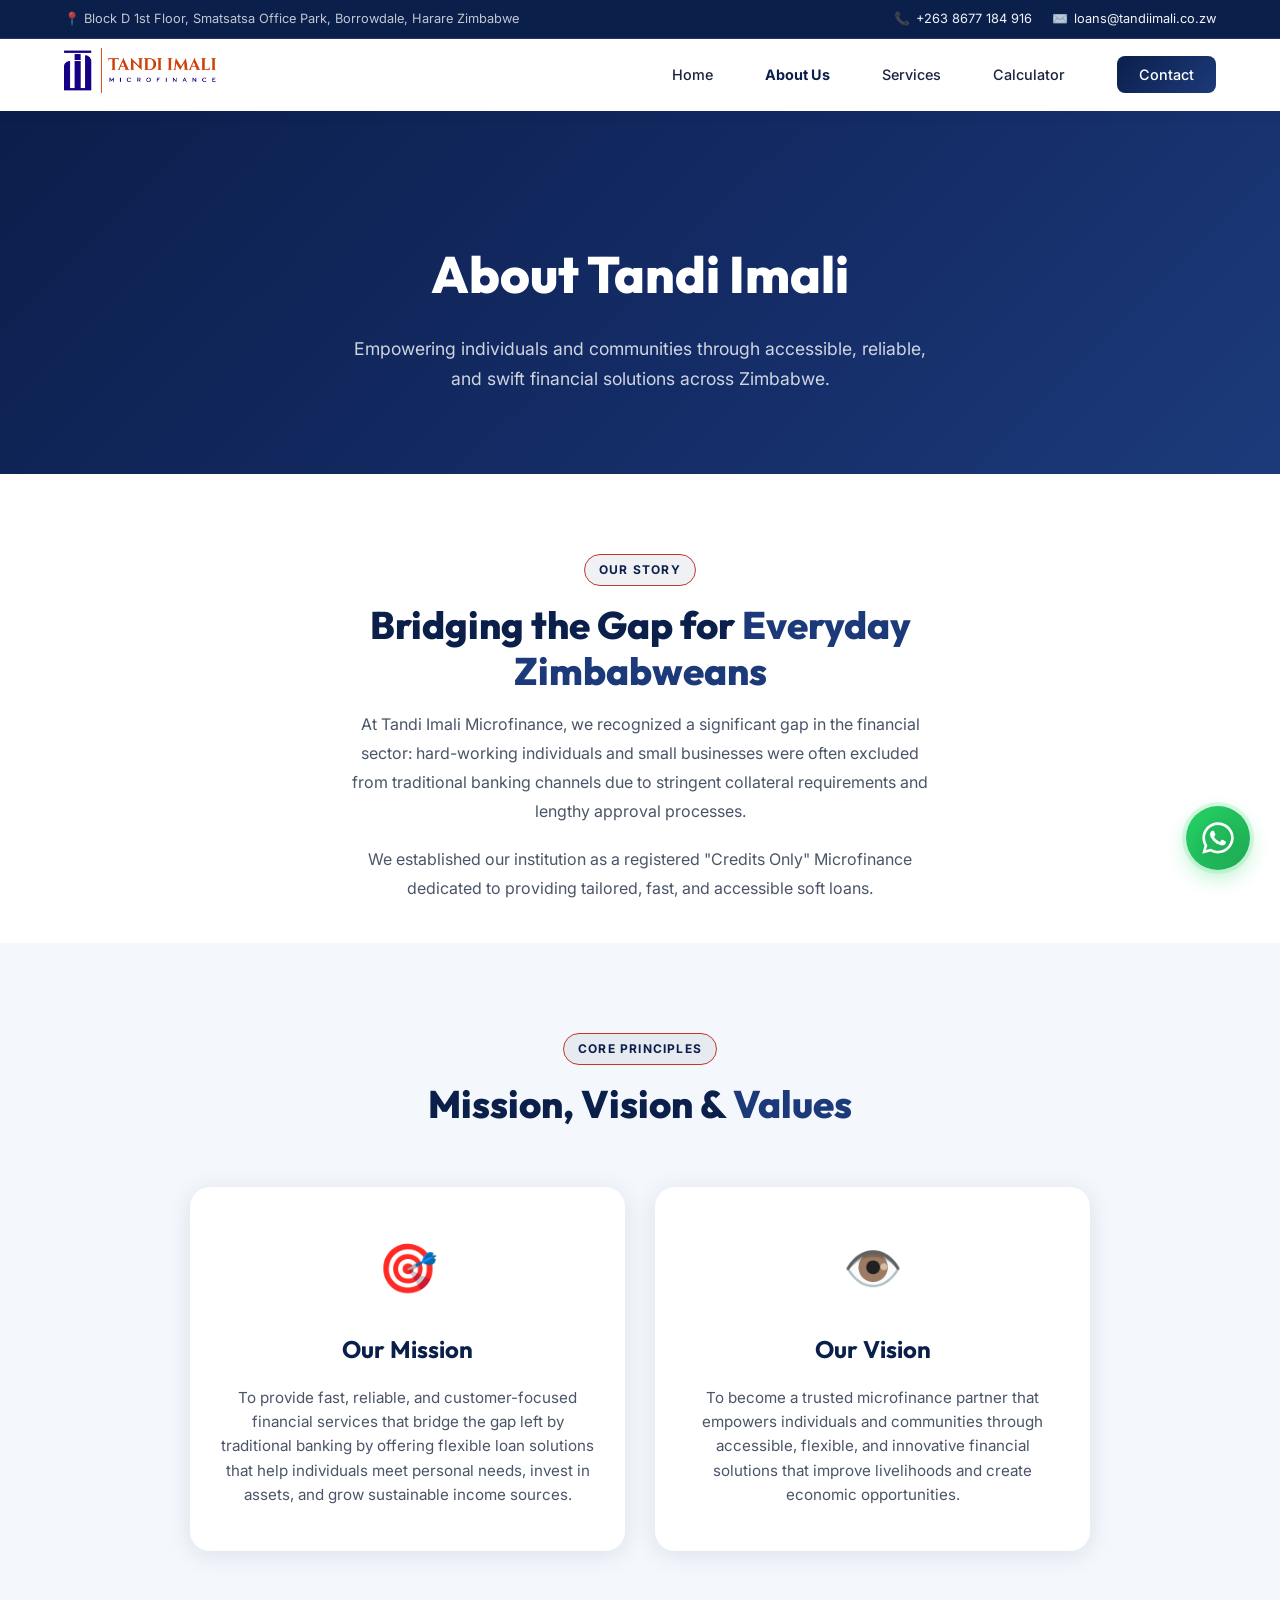
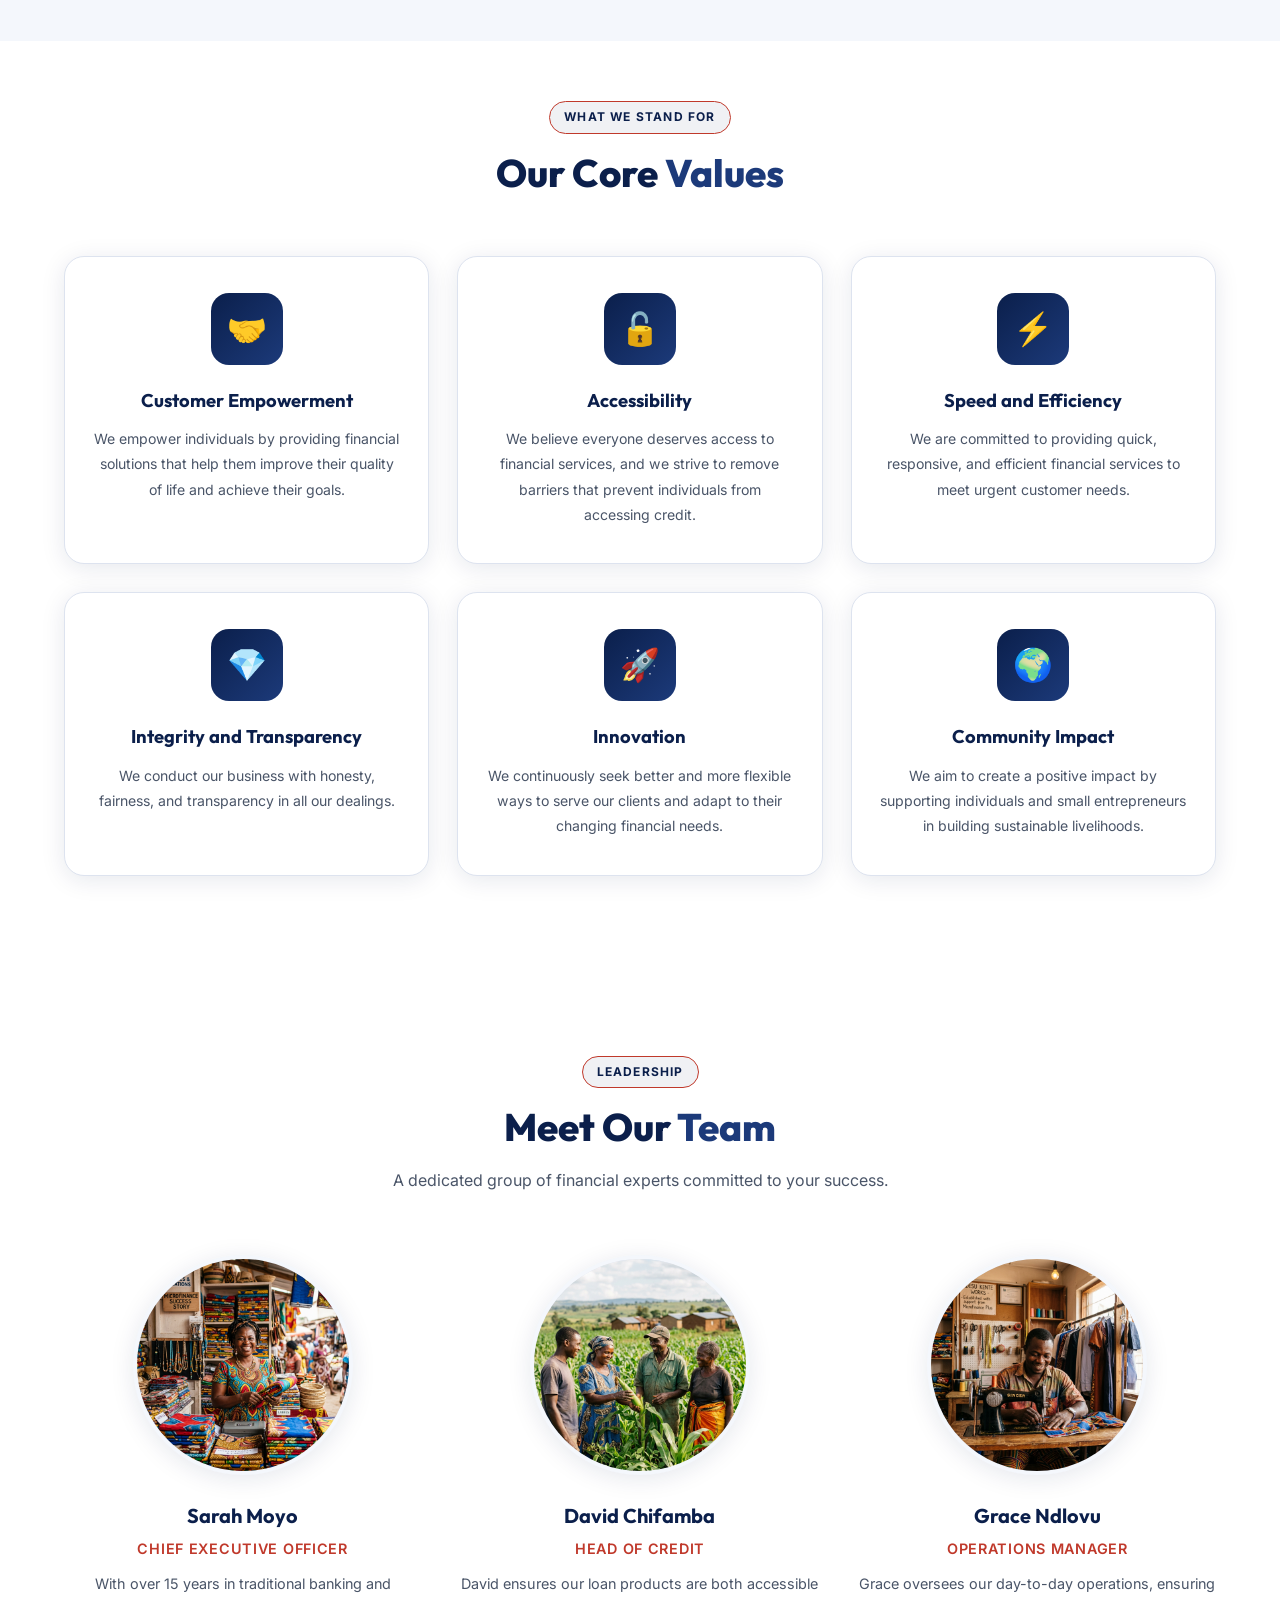
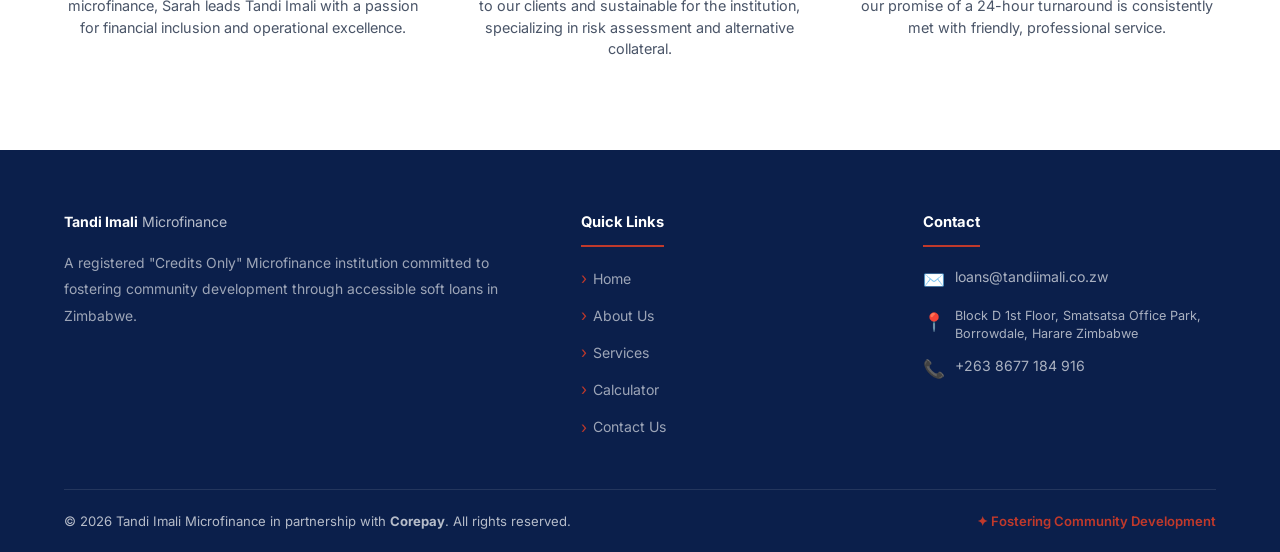
==== commit 05b3a180: "WIP Mission and vision" ====
--- a/about.html
+++ b/about.html
@@ -50,8 +50,10 @@
 
     .mvv-grid {
       display: grid;
-      grid-template-columns: repeat(3, 1fr);
+      grid-template-columns: repeat(2, 1fr);
       gap: 30px;
+      max-width: 900px;
+      margin: 0 auto;
     }
 
     .mvv-card {
@@ -160,7 +162,7 @@
   <!-- ===== TOP BAR ===== -->
   <div class="topbar">
     <div class="topbar-inner">
-      <span>📍 Block D 1st Floor, Smatsatsa Office Park, Borrowdale, Harare Zimbabwe &nbsp;|&nbsp; Tapitana Smartpay Payroll Partner</span>
+      <span>📍 Block D 1st Floor, Smatsatsa Office Park, Borrowdale, Harare Zimbabwe</span>
       <div class="topbar-contact">
         <span>📞 <a href="tel:+2638677184916">+263 8677 184 916</a></span>
         <span>✉️ <a href="mailto:loans@tandiimali.co.zw">loans@tandiimali.co.zw</a></span>
@@ -208,7 +210,7 @@
             At Tandi Imali Microfinance, we recognized a significant gap in the financial sector: hard-working individuals and small businesses were often excluded from traditional banking channels due to stringent collateral requirements and lengthy approval processes.
           </p>
           <p class="section-sub" style="margin: 0 auto;">
-            We established our institution as a registered "Credits Only" Microfinance dedicated to providing tailored, fast, and accessible soft loans. By partnering with leading payroll systems like Tapitana Smartpay, we ensure our clients receive the support they need, exactly when they need it, fostering community development from the ground up.
+            We established our institution as a registered "Credits Only" Microfinance dedicated to providing tailored, fast, and accessible soft loans.
           </p>
         </div>
       </div>
@@ -227,22 +229,61 @@
         <div class="mvv-card reveal visible">
           <div class="mvv-icon">🎯</div>
           <h3>Our Mission</h3>
-          <p>To provide accessible, ethical, and rapid financial solutions that empower Zimbabweans to overcome temporary financial hurdles, invest in their education, and grow their small enterprises beyond subsistence.</p>
+          <p>To provide fast, reliable, and customer-focused financial services that bridge the gap left by traditional banking by offering flexible loan solutions that help individuals meet personal needs, invest in assets, and grow sustainable income sources.</p>
         </div>
         
         <div class="mvv-card reveal visible">
           <div class="mvv-icon">👁️</div>
           <h3>Our Vision</h3>
-          <p>To be the most trusted and preferred microfinance institution in Zimbabwe, recognized for our speed, transparency, and deep commitment to community upliftment and financial inclusion.</p>
+          <p>To become a trusted microfinance partner that empowers individuals and communities through accessible, flexible, and innovative financial solutions that improve livelihoods and create economic opportunities.</p>
+        </div>
+      </div>
+    </div>
+  </section>
+
+  <!-- ===== CORE VALUES SECTION ===== -->
+  <section class="values-section" style="padding: 60px 0 90px; background: var(--white);">
+    <div class="container">
+      <div class="section-header reveal">
+        <div class="section-tag">What We Stand For</div>
+        <h2 class="section-title">Our Core <span>Values</span></h2>
+      </div>
+
+      <div class="features-grid">
+        <div class="feature-card reveal">
+          <div class="feature-card-icon">🤝</div>
+          <h3>Customer Empowerment</h3>
+          <p>We empower individuals by providing financial solutions that help them improve their quality of life and achieve their goals.</p>
         </div>
         
-        <div class="mvv-card reveal visible">
-          <div class="mvv-icon">⭐</div>
-          <h3>Our Values</h3>
-          <p><strong>Integrity:</strong> We operate with complete transparency.<br>
-             <strong>Speed:</strong> We respect your time with 24-hour turnarounds.<br>
-             <strong>Empathy:</strong> We understand the unique challenges our clients face.<br>
-             <strong>Empowerment:</strong> We lend to uplift, not to burden.</p>
+        <div class="feature-card reveal">
+          <div class="feature-card-icon">🔓</div>
+          <h3>Accessibility</h3>
+          <p>We believe everyone deserves access to financial services, and we strive to remove barriers that prevent individuals from accessing credit.</p>
+        </div>
+
+        <div class="feature-card reveal">
+          <div class="feature-card-icon">⚡</div>
+          <h3>Speed and Efficiency</h3>
+          <p>We are committed to providing quick, responsive, and efficient financial services to meet urgent customer needs.</p>
+        </div>
+
+        <div class="feature-card reveal">
+          <div class="feature-card-icon">💎</div>
+          <h3>Integrity and Transparency</h3>
+          <p>We conduct our business with honesty, fairness, and transparency in all our dealings.</p>
+        </div>
+
+        <div class="feature-card reveal">
+          <div class="feature-card-icon">🚀</div>
+          <h3>Innovation</h3>
+          <p>We continuously seek better and more flexible ways to serve our clients and adapt to their changing financial needs.</p>
+        </div>
+
+        <div class="feature-card reveal">
+          <div class="feature-card-icon">🌍</div>
+          <h3>Community Impact</h3>
+          <p>We aim to create a positive impact by supporting individuals and small entrepreneurs in building sustainable livelihoods.</p>
         </div>
       </div>
     </div>
--- a/style.css
+++ b/style.css
@@ -1276,6 +1276,101 @@
             margin-top: 12px;
         }
 
+        /* ===== WIZARD STYLES ===== */
+        .wizard-progress {
+            display: flex;
+            justify-content: space-between;
+            margin-bottom: 30px;
+            position: relative;
+            padding: 0 10px;
+        }
+
+        .wizard-progress::before {
+            content: '';
+            position: absolute;
+            top: 50%;
+            left: 20px;
+            right: 20px;
+            transform: translateY(-50%);
+            height: 3px;
+            background: var(--off-white);
+            z-index: 1;
+        }
+
+        .progress-step {
+            width: 32px;
+            height: 32px;
+            border-radius: 50%;
+            background: var(--off-white);
+            color: var(--text-mid);
+            display: flex;
+            align-items: center;
+            justify-content: center;
+            font-weight: 700;
+            font-size: 0.95rem;
+            z-index: 2;
+            position: relative;
+            border: 3px solid var(--white);
+            transition: all 0.4s ease;
+            box-shadow: 0 2px 5px rgba(0,0,0,0.1);
+        }
+
+        .progress-step.active {
+            background: var(--navy);
+            color: var(--white);
+            transform: scale(1.1);
+        }
+
+        .progress-step.completed {
+            background: var(--gold);
+            color: var(--white);
+        }
+
+        .wizard-step {
+            display: none;
+            animation: fadeInRight 0.4s ease-out;
+        }
+
+        .wizard-step.active {
+            display: block;
+        }
+
+        .wizard-step h4 {
+            margin-bottom: 20px;
+            color: var(--navy);
+            font-size: 1.15rem;
+            font-weight: 700;
+        }
+
+        .wizard-nav {
+            display: flex;
+            gap: 15px;
+            margin-top: 25px;
+        }
+
+        .wizard-step input[type="file"] {
+            padding: 10px;
+            background: var(--white);
+            border: 1.5px dashed var(--border);
+            cursor: pointer;
+        }
+
+        .wizard-step input[type="file"]::file-selector-button {
+            background: var(--navy-light);
+            color: white;
+            border: none;
+            padding: 8px 16px;
+            border-radius: 6px;
+            margin-right: 15px;
+            cursor: pointer;
+            font-weight: 600;
+            transition: background 0.3s ease;
+        }
+
+        .wizard-step input[type="file"]::file-selector-button:hover {
+            background: var(--navy);
+        }
+
         /* ===== FOOTER ===== */
         footer {
             background: var(--navy);
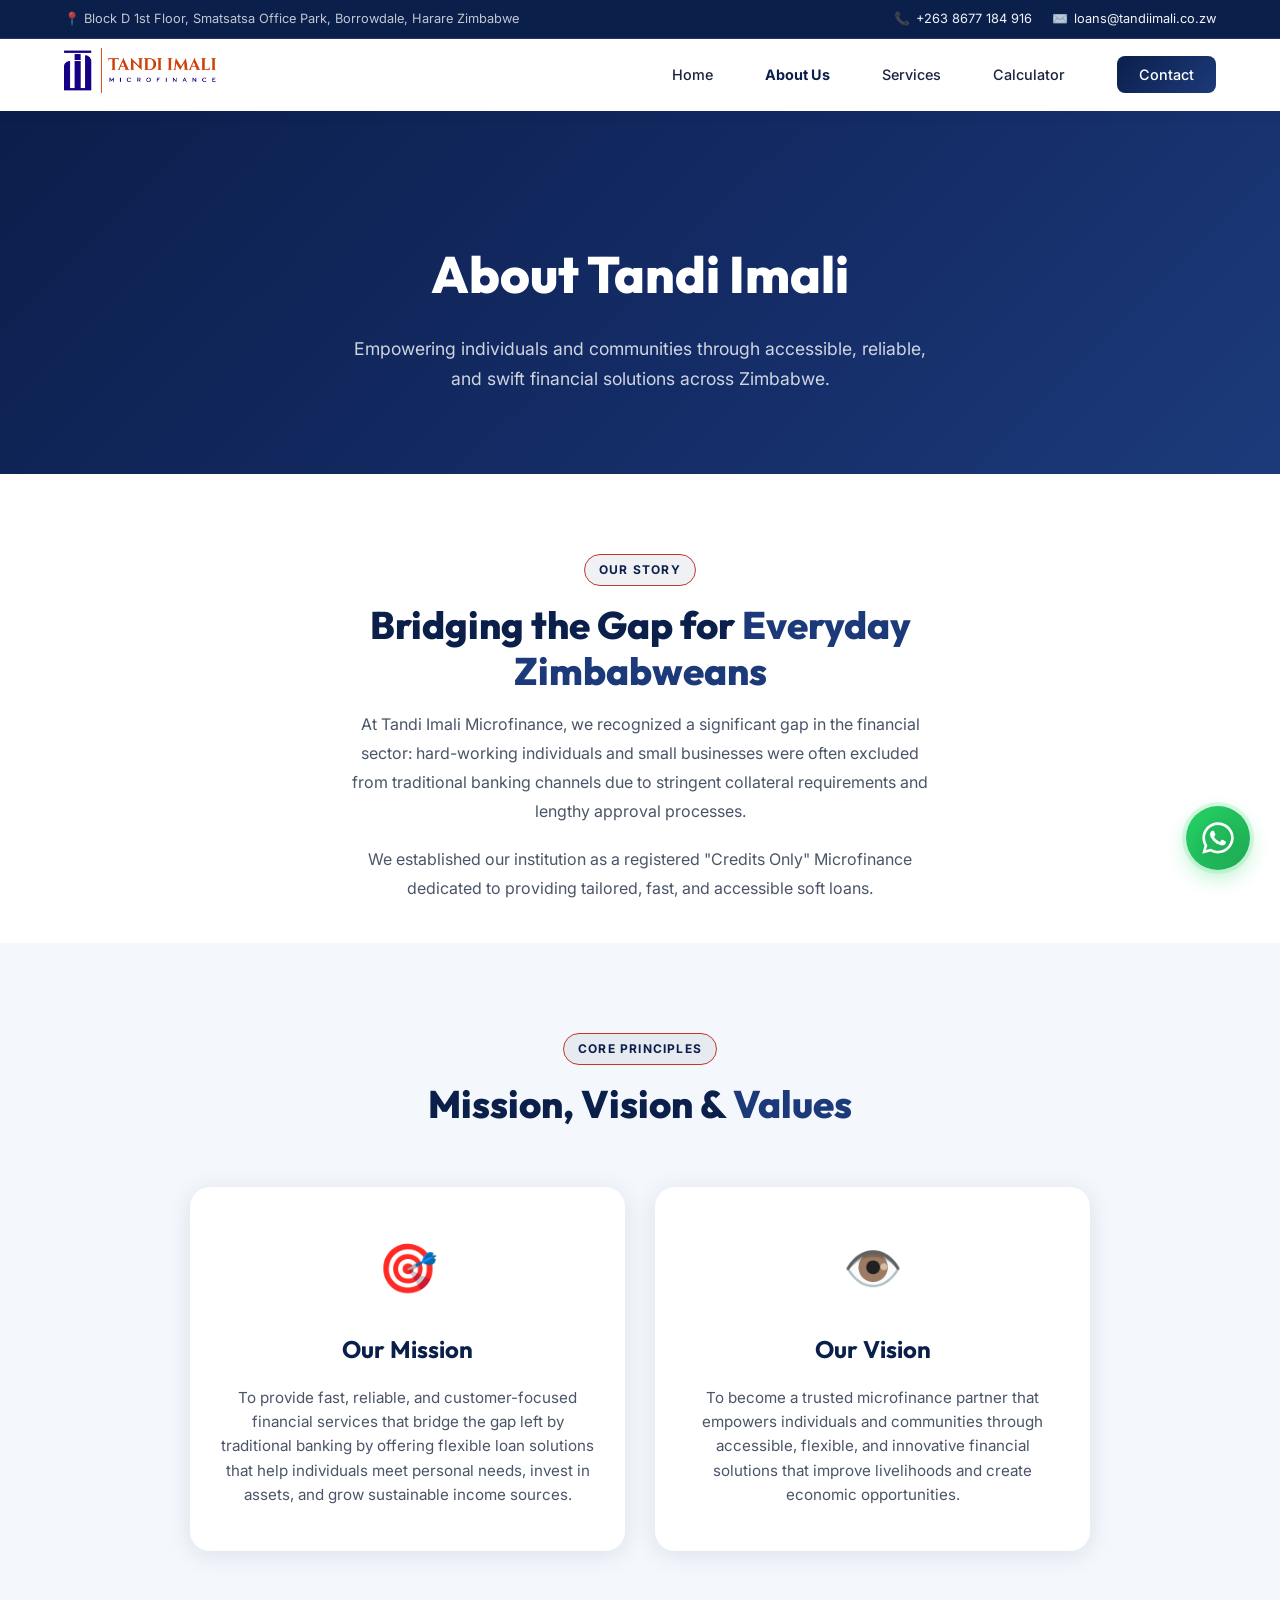
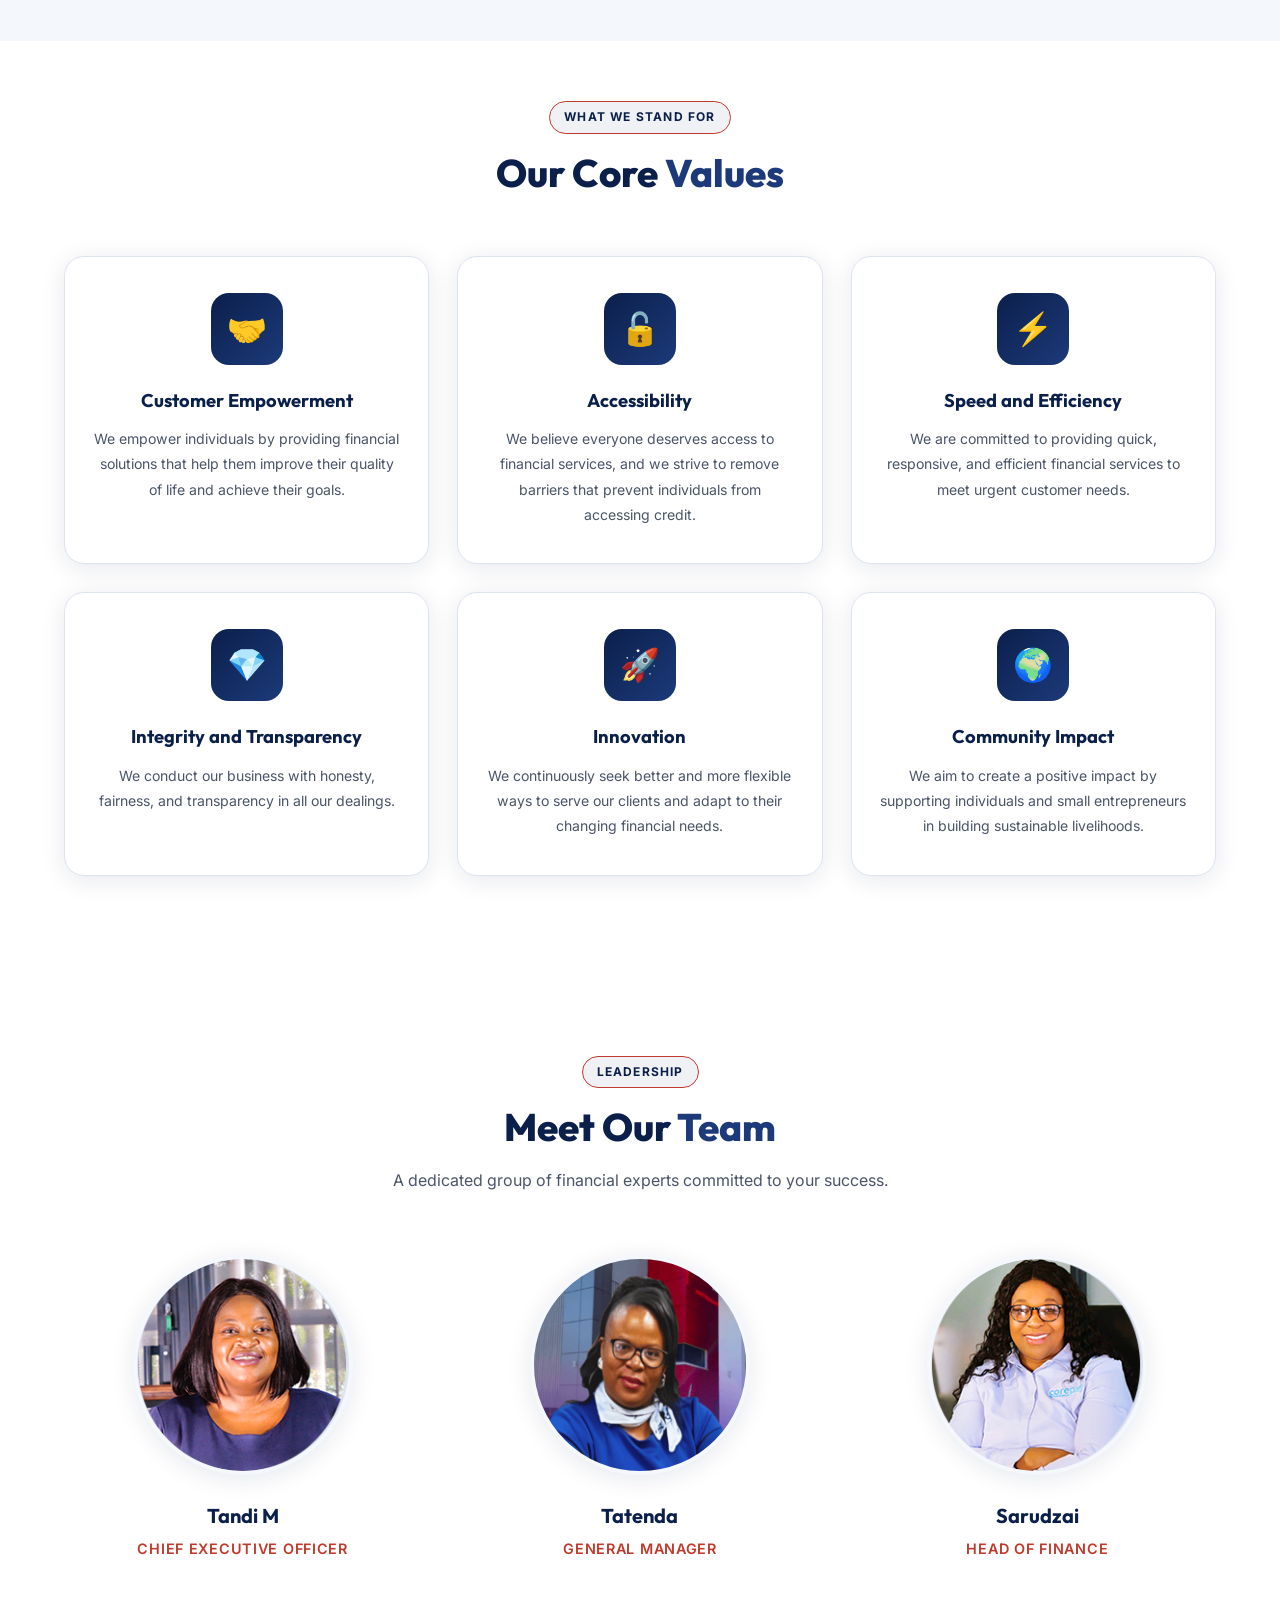
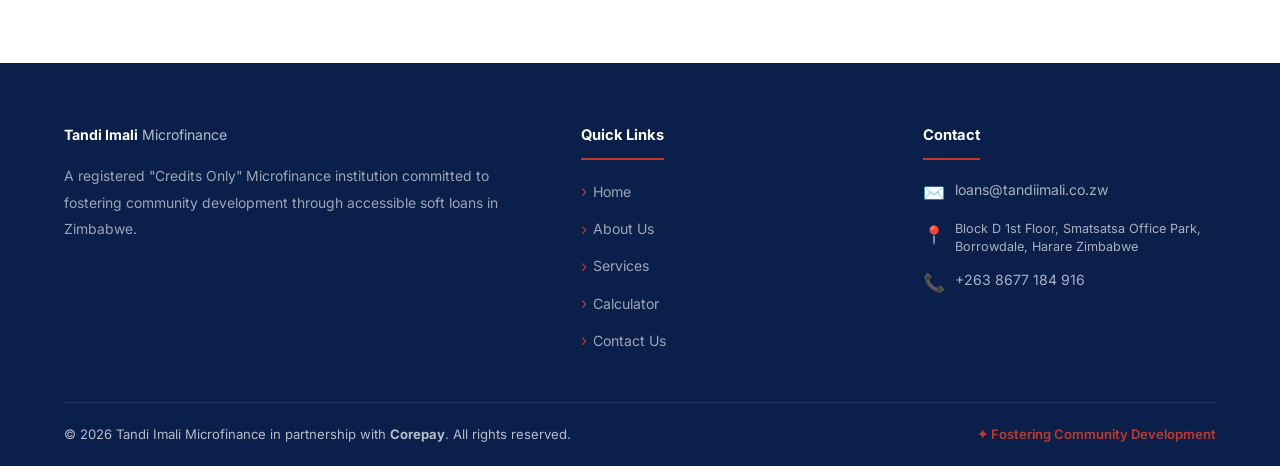
==== commit b3496603: "pics" ====
--- a/about.html
+++ b/about.html
@@ -27,7 +27,7 @@
       color: var(--white);
       position: relative;
     }
-    
+
     .page-hero h1 {
       font-family: 'Outfit', sans-serif;
       font-size: clamp(2.4rem, 4vw, 3.5rem);
@@ -71,9 +71,17 @@
       box-shadow: var(--shadow-lg);
     }
 
-    .mvv-card:nth-child(1):hover { border-color: var(--navy); }
-    .mvv-card:nth-child(2):hover { border-color: var(--gold); }
-    .mvv-card:nth-child(3):hover { border-color: var(--navy-light); }
+    .mvv-card:nth-child(1):hover {
+      border-color: var(--navy);
+    }
+
+    .mvv-card:nth-child(2):hover {
+      border-color: var(--gold);
+    }
+
+    .mvv-card:nth-child(3):hover {
+      border-color: var(--navy-light);
+    }
 
     .mvv-icon {
       font-size: 3rem;
@@ -195,7 +203,8 @@
   <header class="page-hero">
     <div class="container relative z-10">
       <h1>About <span>Tandi Imali</span></h1>
-      <p>Empowering individuals and communities through accessible, reliable, and swift financial solutions across Zimbabwe.</p>
+      <p>Empowering individuals and communities through accessible, reliable, and swift financial solutions across
+        Zimbabwe.</p>
     </div>
   </header>
 
@@ -207,10 +216,13 @@
           <div class="section-tag">Our Story</div>
           <h2 class="section-title">Bridging the Gap for <span>Everyday Zimbabweans</span></h2>
           <p class="section-sub" style="margin: 0 auto 20px;">
-            At Tandi Imali Microfinance, we recognized a significant gap in the financial sector: hard-working individuals and small businesses were often excluded from traditional banking channels due to stringent collateral requirements and lengthy approval processes.
+            At Tandi Imali Microfinance, we recognized a significant gap in the financial sector: hard-working
+            individuals and small businesses were often excluded from traditional banking channels due to stringent
+            collateral requirements and lengthy approval processes.
           </p>
           <p class="section-sub" style="margin: 0 auto;">
-            We established our institution as a registered "Credits Only" Microfinance dedicated to providing tailored, fast, and accessible soft loans.
+            We established our institution as a registered "Credits Only" Microfinance dedicated to providing tailored,
+            fast, and accessible soft loans.
           </p>
         </div>
       </div>
@@ -224,18 +236,21 @@
         <div class="section-tag">Core Principles</div>
         <h2 class="section-title">Mission, Vision & <span>Values</span></h2>
       </div>
-      
+
       <div class="mvv-grid">
         <div class="mvv-card reveal visible">
           <div class="mvv-icon">🎯</div>
           <h3>Our Mission</h3>
-          <p>To provide fast, reliable, and customer-focused financial services that bridge the gap left by traditional banking by offering flexible loan solutions that help individuals meet personal needs, invest in assets, and grow sustainable income sources.</p>
-        </div>
-        
+          <p>To provide fast, reliable, and customer-focused financial services that bridge the gap left by traditional
+            banking by offering flexible loan solutions that help individuals meet personal needs, invest in assets, and
+            grow sustainable income sources.</p>
+        </div>
+
         <div class="mvv-card reveal visible">
           <div class="mvv-icon">👁️</div>
           <h3>Our Vision</h3>
-          <p>To become a trusted microfinance partner that empowers individuals and communities through accessible, flexible, and innovative financial solutions that improve livelihoods and create economic opportunities.</p>
+          <p>To become a trusted microfinance partner that empowers individuals and communities through accessible,
+            flexible, and innovative financial solutions that improve livelihoods and create economic opportunities.</p>
         </div>
       </div>
     </div>
@@ -253,19 +268,22 @@
         <div class="feature-card reveal">
           <div class="feature-card-icon">🤝</div>
           <h3>Customer Empowerment</h3>
-          <p>We empower individuals by providing financial solutions that help them improve their quality of life and achieve their goals.</p>
-        </div>
-        
+          <p>We empower individuals by providing financial solutions that help them improve their quality of life and
+            achieve their goals.</p>
+        </div>
+
         <div class="feature-card reveal">
           <div class="feature-card-icon">🔓</div>
           <h3>Accessibility</h3>
-          <p>We believe everyone deserves access to financial services, and we strive to remove barriers that prevent individuals from accessing credit.</p>
+          <p>We believe everyone deserves access to financial services, and we strive to remove barriers that prevent
+            individuals from accessing credit.</p>
         </div>
 
         <div class="feature-card reveal">
           <div class="feature-card-icon">⚡</div>
           <h3>Speed and Efficiency</h3>
-          <p>We are committed to providing quick, responsive, and efficient financial services to meet urgent customer needs.</p>
+          <p>We are committed to providing quick, responsive, and efficient financial services to meet urgent customer
+            needs.</p>
         </div>
 
         <div class="feature-card reveal">
@@ -277,13 +295,15 @@
         <div class="feature-card reveal">
           <div class="feature-card-icon">🚀</div>
           <h3>Innovation</h3>
-          <p>We continuously seek better and more flexible ways to serve our clients and adapt to their changing financial needs.</p>
+          <p>We continuously seek better and more flexible ways to serve our clients and adapt to their changing
+            financial needs.</p>
         </div>
 
         <div class="feature-card reveal">
           <div class="feature-card-icon">🌍</div>
           <h3>Community Impact</h3>
-          <p>We aim to create a positive impact by supporting individuals and small entrepreneurs in building sustainable livelihoods.</p>
+          <p>We aim to create a positive impact by supporting individuals and small entrepreneurs in building
+            sustainable livelihoods.</p>
         </div>
       </div>
     </div>
@@ -301,29 +321,27 @@
       <div class="team-grid">
         <div class="team-card reveal visible">
           <div class="team-img-wrap">
-            <img src="carousel1.png" alt="CEO">
-          </div>
-          <h4>Sarah Moyo</h4>
+            <img src="tandi.png" alt="CEO">
+          </div>
+          <h4>Tandi M</h4>
           <p class="role">Chief Executive Officer</p>
-          <p class="bio">With over 15 years in traditional banking and microfinance, Sarah leads Tandi Imali with a passion for financial inclusion and operational excellence.</p>
         </div>
 
         <div class="team-card reveal visible">
           <div class="team-img-wrap">
-            <img src="carousel2.png" alt="Head of Credit">
-          </div>
-          <h4>David Chifamba</h4>
-          <p class="role">Head of Credit</p>
-          <p class="bio">David ensures our loan products are both accessible to our clients and sustainable for the institution, specializing in risk assessment and alternative collateral.</p>
+            <img src="tat.png" alt="Head of Credit">
+          </div>
+          <h4>Tatenda</h4>
+          <p class="role">General Manager</p>
+
         </div>
 
         <div class="team-card reveal visible">
           <div class="team-img-wrap">
-            <img src="carousel3.png" alt="Operations Manager">
-          </div>
-          <h4>Grace Ndlovu</h4>
-          <p class="role">Operations Manager</p>
-          <p class="bio">Grace oversees our day-to-day operations, ensuring our promise of a 24-hour turnaround is consistently met with friendly, professional service.</p>
+            <img src="saru.png" alt="Operations Manager">
+          </div>
+          <h4>Sarudzai</h4>
+          <p class="role">Head of Finance</p>
         </div>
       </div>
     </div>
@@ -363,7 +381,10 @@
           </div>
           <div class="footer-contact-item">
             <span>📍</span>
-            <div><p style="margin: 0; font-size: 0.9em; line-height: 1.4;">Block D 1st Floor, Smatsatsa Office Park,<br>Borrowdale, Harare Zimbabwe</p></div>
+            <div>
+              <p style="margin: 0; font-size: 0.9em; line-height: 1.4;">Block D 1st Floor, Smatsatsa Office
+                Park,<br>Borrowdale, Harare Zimbabwe</p>
+            </div>
           </div>
           <div class="footer-contact-item">
             <span>📞</span>
@@ -372,7 +393,9 @@
         </div>
       </div>
       <div class="footer-bottom">
-        <span>© 2026 Tandi Imali Microfinance in partnership with <a href="https://corepay.co.zw" style="text-decoration: none; color: var(--primary);"><strong>Corepay</strong></a>. All rights reserved.</span>
+        <span>© 2026 Tandi Imali Microfinance in partnership with <a href="https://corepay.co.zw"
+            style="text-decoration: none; color: var(--primary);"><strong>Corepay</strong></a>. All rights
+          reserved.</span>
         <span class="footer-tagline">✦ Fostering Community Development</span>
       </div>
     </div>
@@ -381,7 +404,8 @@
   <!-- ===== WHATSAPP FLOATING BUTTON ===== -->
   <a href="https://wa.me/263772957563" class="whatsapp-float" target="_blank" aria-label="Chat on WhatsApp">
     <svg xmlns="http://www.w3.org/2000/svg" viewBox="0 0 448 512">
-      <path d="M380.9 97.1C339 55.1 283.2 32 223.9 32c-122.4 0-222 99.6-222 222 0 39.1 10.2 77.3 29.6 111L0 480l117.7-30.9c32.4 17.7 68.9 27 106.1 27h.1c122.3 0 224.1-99.6 224.1-222 0-59.3-25.2-115-67.1-157zm-157 341.6c-33.2 0-65.7-8.9-94-25.7l-6.7-4-69.8 18.3L72 359.2l-4.4-7c-18.5-29.4-28.2-63.3-28.2-98.2 0-101.7 82.8-184.5 184.6-184.5 49.3 0 95.6 19.2 130.4 54.1 34.8 34.9 56.2 81.2 56.1 130.5 0 101.8-84.9 184.6-186.6 184.6zm101.2-138.2c-5.5-2.8-32.8-16.2-37.9-18-5.1-1.9-8.8-2.8-12.5 2.8-3.7 5.6-14.3 18-17.6 21.8-3.2 3.7-6.5 4.2-12 1.4-32.6-16.3-54-29.1-75.5-66-5.7-9.8 5.7-9.1 16.3-30.3 1.8-3.7 .9-6.9-.5-9.7-1.4-2.8-12.5-30.1-17.1-41.2-4.5-10.8-9.1-9.3-12.5-9.5-3.2-.2-6.9-.2-10.6-.2-3.7 0-9.7 1.4-14.8 6.9-5.1 5.6-19.4 19-19.4 46.3 0 27.3 19.9 53.7 22.6 57.4 2.8 3.7 39.1 59.7 94.8 83.8 35.2 15.2 49 16.5 66.6 13.9 10.7-1.6 32.8-13.4 37.4-26.4 4.6-13 4.6-24.1 3.2-26.4-1.3-2.5-5-3.9-10.5-6.6z" />
+      <path
+        d="M380.9 97.1C339 55.1 283.2 32 223.9 32c-122.4 0-222 99.6-222 222 0 39.1 10.2 77.3 29.6 111L0 480l117.7-30.9c32.4 17.7 68.9 27 106.1 27h.1c122.3 0 224.1-99.6 224.1-222 0-59.3-25.2-115-67.1-157zm-157 341.6c-33.2 0-65.7-8.9-94-25.7l-6.7-4-69.8 18.3L72 359.2l-4.4-7c-18.5-29.4-28.2-63.3-28.2-98.2 0-101.7 82.8-184.5 184.6-184.5 49.3 0 95.6 19.2 130.4 54.1 34.8 34.9 56.2 81.2 56.1 130.5 0 101.8-84.9 184.6-186.6 184.6zm101.2-138.2c-5.5-2.8-32.8-16.2-37.9-18-5.1-1.9-8.8-2.8-12.5 2.8-3.7 5.6-14.3 18-17.6 21.8-3.2 3.7-6.5 4.2-12 1.4-32.6-16.3-54-29.1-75.5-66-5.7-9.8 5.7-9.1 16.3-30.3 1.8-3.7 .9-6.9-.5-9.7-1.4-2.8-12.5-30.1-17.1-41.2-4.5-10.8-9.1-9.3-12.5-9.5-3.2-.2-6.9-.2-10.6-.2-3.7 0-9.7 1.4-14.8 6.9-5.1 5.6-19.4 19-19.4 46.3 0 27.3 19.9 53.7 22.6 57.4 2.8 3.7 39.1 59.7 94.8 83.8 35.2 15.2 49 16.5 66.6 13.9 10.7-1.6 32.8-13.4 37.4-26.4 4.6-13 4.6-24.1 3.2-26.4-1.3-2.5-5-3.9-10.5-6.6z" />
     </svg>
   </a>
 
@@ -411,4 +435,5 @@
   </script>
 
 </body>
-</html>
+
+</html>
